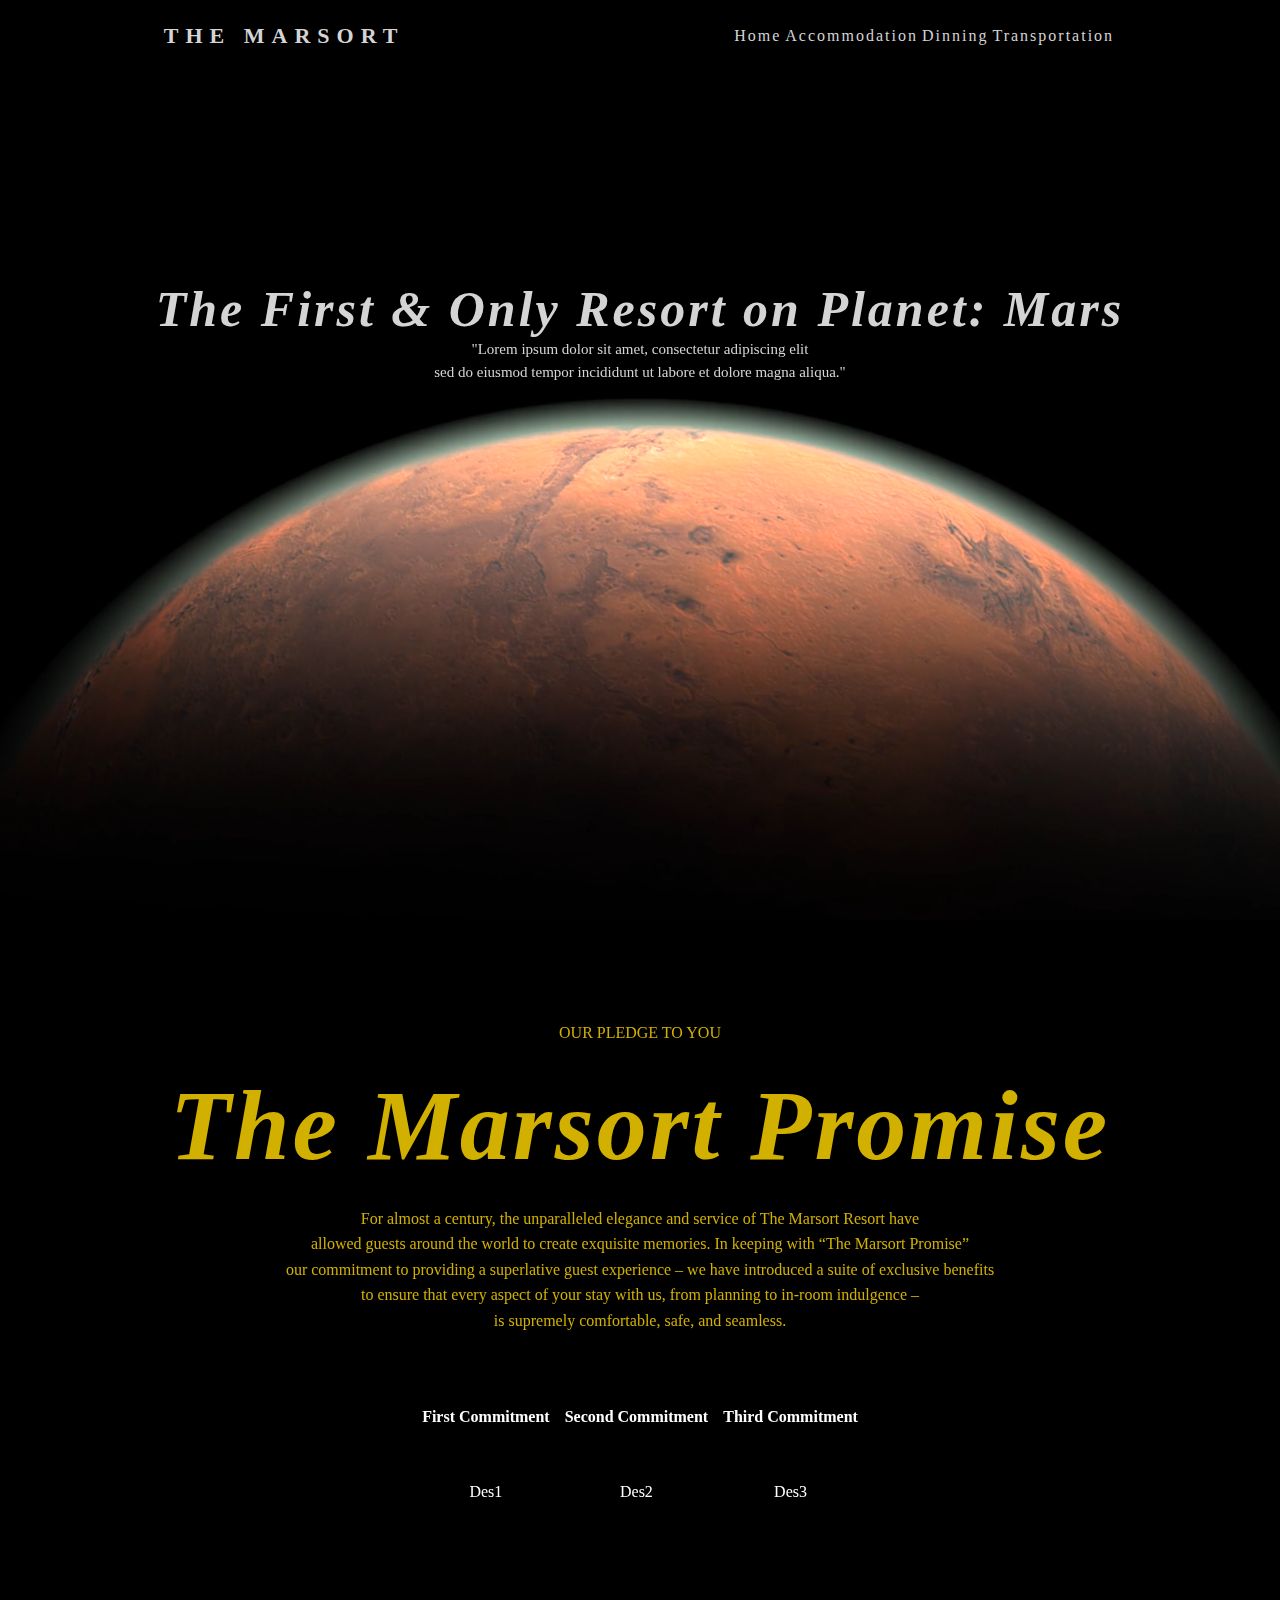
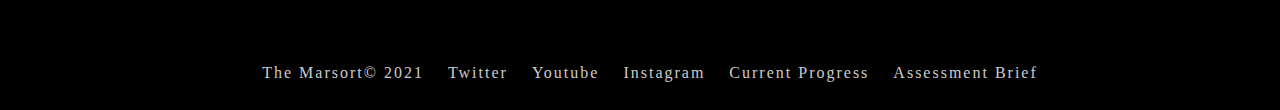
==== index.html @ 00a60411 "home page header moved up and limited video height" ====
<!doctype html>
<html class="no-js" lang="en">

<head>
  <meta charset="utf-8">
  <meta name="viewport" content="width=device-width, initial-scale=1">
  <title>Resort Name</title>
  <link rel="stylesheet" href="./css/style.css">
</head>

<body>

  <nav>
    <!-- Logo goes here    -->
    <div class="logo">
      <h4>The Marsort</h4>
    </div>

    <!-- NAV BAR  -->
    <ul class="nav-links">
      <li>
        <a href="index.html">Home</a>
      </li>
      <li>
        <a href="accommodation.html">Accommodation</a>
      </li>
      <li>
        <a href="#">Dinning</a>
      </li>
      <li>
        <a href="#">Transportation</a>
      </li>
    </ul>
    <div class="burger">
      <div class="line1"></div>
      <div class="line2"></div>
      <div class="line3"></div>
    </div>
  </nav>
  <div class="container">
    <section class="picture_wrapper">
      <div class="centered">
        <h4>The First & Only Resort on Planet: Mars</h4>
        <p>"Lorem ipsum dolor sit amet, consectetur adipiscing elit <br>
          sed do eiusmod tempor incididunt ut labore et
          dolore magna aliqua."</p>
      </div>
      <video style="max-height: 90vh;" autoplay muted loop id="myVideo">
        <source src="img/Mars%20-%2010217.mp4" type="video/mp4">
      </video>
    </section>
      <section class="guarantee">
        <div class="pledge">
          <span>OUR PLEDGE TO YOU</span>
          <h3>The Marsort Promise</h3>
          <p>
            For almost a century, the unparalleled elegance and service of The Marsort Resort have
            <br>
            allowed guests around the world to create exquisite memories. In keeping with “The Marsort Promise”
            <br>
            our commitment to providing a superlative guest experience – we have introduced a suite of exclusive benefits
            <br>
            to ensure that every aspect of your stay with us, from planning to in-room indulgence –
            <br>
            is supremely comfortable, safe, and seamless.
          </p>

          <table>
            <tr>
              <th>First Commitment</th>
              <th>Second Commitment</th>
              <th>Third Commitment</th>
            </tr>
            <tr>
              <td>Des1</td>
              <td>Des2</td>
              <td>Des3</td>
            </tr>
          </table>

        </div>

      </section>

  </div>
</body>
<footer>
  <p>
    <span>The Marsort© 2021</span>
    <a href="https://twitter.com">Twitter</a>
    <a href="https://www.youtube.com/">Youtube</a>
    <a href="https://www.instagram.com/">Instagram</a>
    <a href="https://www.notion.so/DECO1400-Web-Project-5db22b8ba8364da68c97011466f7bed8" target="_blank">Current Progress</a>
    <a href="https://www.notion.so/Website-Implementation-Assessment-Brief-30a201be9a514f89a7b0d222a2f33eae" target="_blank">Assessment Brief</a>
  </p>
</footer>
</html>
---- css/style.css ----
*{
  margin: 0;
  padding: 0;
  box-sizing: border-box;
}

body {
  position: relative;
  background-color: black;
  height: 100%;
  /*background-image: url('../img/spaceship.jpg');*/
  background-repeat: no-repeat;
  background-position: bottom;
  overflow-x: hidden;
}



nav {
  display: flex;
  justify-content: space-around;
  align-items: center;
  min-height: 8vh;
  background-color: black;
  position: fixed;
  top: 0;
  width: 100%;
}

.logo {
  color: #d4d4d4;
  text-transform: uppercase;
  letter-spacing: 7px;
  font-size:22px;
}

.nav-links {
  display: flex;
  justify-content: space-around;
  width: 30%;
}

.nav-links li{
  list-style-type: none;
}

.nav-links a{
  color: #d4d4d4;
  letter-spacing: 2px;
  text-decoration: none;
}

.nav-links li a:hover{
  color: #fdcc01;
  transition-delay: 0.2s;
}

.burger {
  display: none;
}

.burger div{
  width: 30px;
  height: 2px;
  background-color: #d4d4d4;
  margin: 5px;
  cursor: pointer;
}

.container {
  display: flex;
  align-items: center;
  width: 100%;
  height: auto;
  /*max-height: 900px;*/
  /*background-color: red;*/
  flex-direction: column;
}

.picture_wrapper {
  display: flex;
  flex-direction: column;
  margin-top: 10px;
  height: 900px;
  text-align: center;
}

/* Centered text */
.centered {
  position: relative;
  top: 30%;
  left: 0;
  color: #d4d4d4;
  font-size: 25px;
  /*transform: translate(-80%, -50%);*/
}

.centered h4 {
  font-size: 50px;
  font-style: oblique;
  letter-spacing: 3px;
}

.centered p{
  font-size: 15px;
  line-height: 1.5;
}

#myVideo {
  opacity: 1;
}

.guarantee {
  background-color: black;
  /*background-image: url(../img/galaxy.gif);*/
  /*background-repeat: no-repeat;*/
  /*background-size: 1000px;*/
  margin-top: 10px;
  height: 700px;
  width: 100%;
}

.pledge {
  color: rgba(255, 215, 0, 0.82);
  position: relative;
  padding: 100px;
  text-align: center;
  line-height: 1.6;
}

.pledge h3 {
  font-size: 100px;
  font-style: oblique;
  letter-spacing: 3px;
}

.pledge table {
  margin-top: 20px;
  border-spacing: 15px 50px;
  margin-left: auto;
  margin-right: auto;
  color: #ffffff;
  text-align: center;
}



.roomInfo{
  display: flex;
  /*background-color: rgba(255, 255, 255, 0.15);*/
  width: 80%;
  max-width: 80%;
  height: 400px;
  max-height: 400px;
  margin-top: 50px;
  opacity: 1;
}

.roomInfo img {
  position: relative;
  left: 0;
  margin: 10px;
  max-height: 380px;
  max-width: 450px;
}

.roomDescription {
  margin-left: 20px;
  margin-top: 50px;
  display: flex;
  flex-direction: column;
  position: relative;
  color: #d4d4d4;
  max-width: 50%;
}

.roomDescription h4 {
  margin-left: 0;
  margin-top: 20px;
  letter-spacing: 2px;
  line-height: 3;
  /*text-transform: uppercase;*/
}

.roomDescription h3 {
  margin-left: 40%;
  margin-top: 50px;
  letter-spacing: 5px;
  color: #fdcc01;
  text-transform: uppercase;
}

.roomDescription button{
  width: auto;
  height: auto;
  margin-left: auto;
  margin-right:auto;

  display:inline-block;

  text-decoration:none;

  color:rgba(28, 190, 131, 1);
  background-color:transparent;
  border:1px solid rgba(28, 190, 131, 1);
  border-radius:100px;
  padding: .3em 1.2em;

  background-size: 200% 100%;
  background-image: linear-gradient(to right, transparent 50%, rgba(28, 190, 131, 1) 50%);
  transition: background-position .3s cubic-bezier(0.19, 1, 0.22, 1) .1s, color .5s ease 0s, background-color .5s ease;
}

.roomDescription button:hover{
  color:rgba(255, 255, 255, 1);
  background-color:rgba(28, 190, 131, 1);
  background-position: -100% 100%;
}

footer {
  position: relative;
  margin: 0 auto;
  left: 0;
  bottom: 0;
  height: 10vh;
  width: 100%;
  background-color: black;
  color: white;
  text-align: center;
  padding:20px;
}

footer p{
  margin-top: 20px;
  line-height: 1.6;
}

footer p *{

  letter-spacing: 2px;
  margin-left: 20px;
  text-decoration: none;
  color: #cccccc;
}

@media only screen and (max-width: 768px) {

  body {
    overflow-x: hidden;
  }

  .nav-links {
    position: absolute;
    right: 0;
    height: 92vh;
    top: 8vh;
    /*background-color: black;*/
    display: flex;
    flex-direction: column;
    align-items: center;
    width: 100%;
    transform: translate(100%);
    transition: 0.5s ease-in;
  }

  .burger {
    display: block;
   }

  .nav-links li {
    opacity: 0;
  }

}

.nav-active {
  transform: translateX(0%);
}
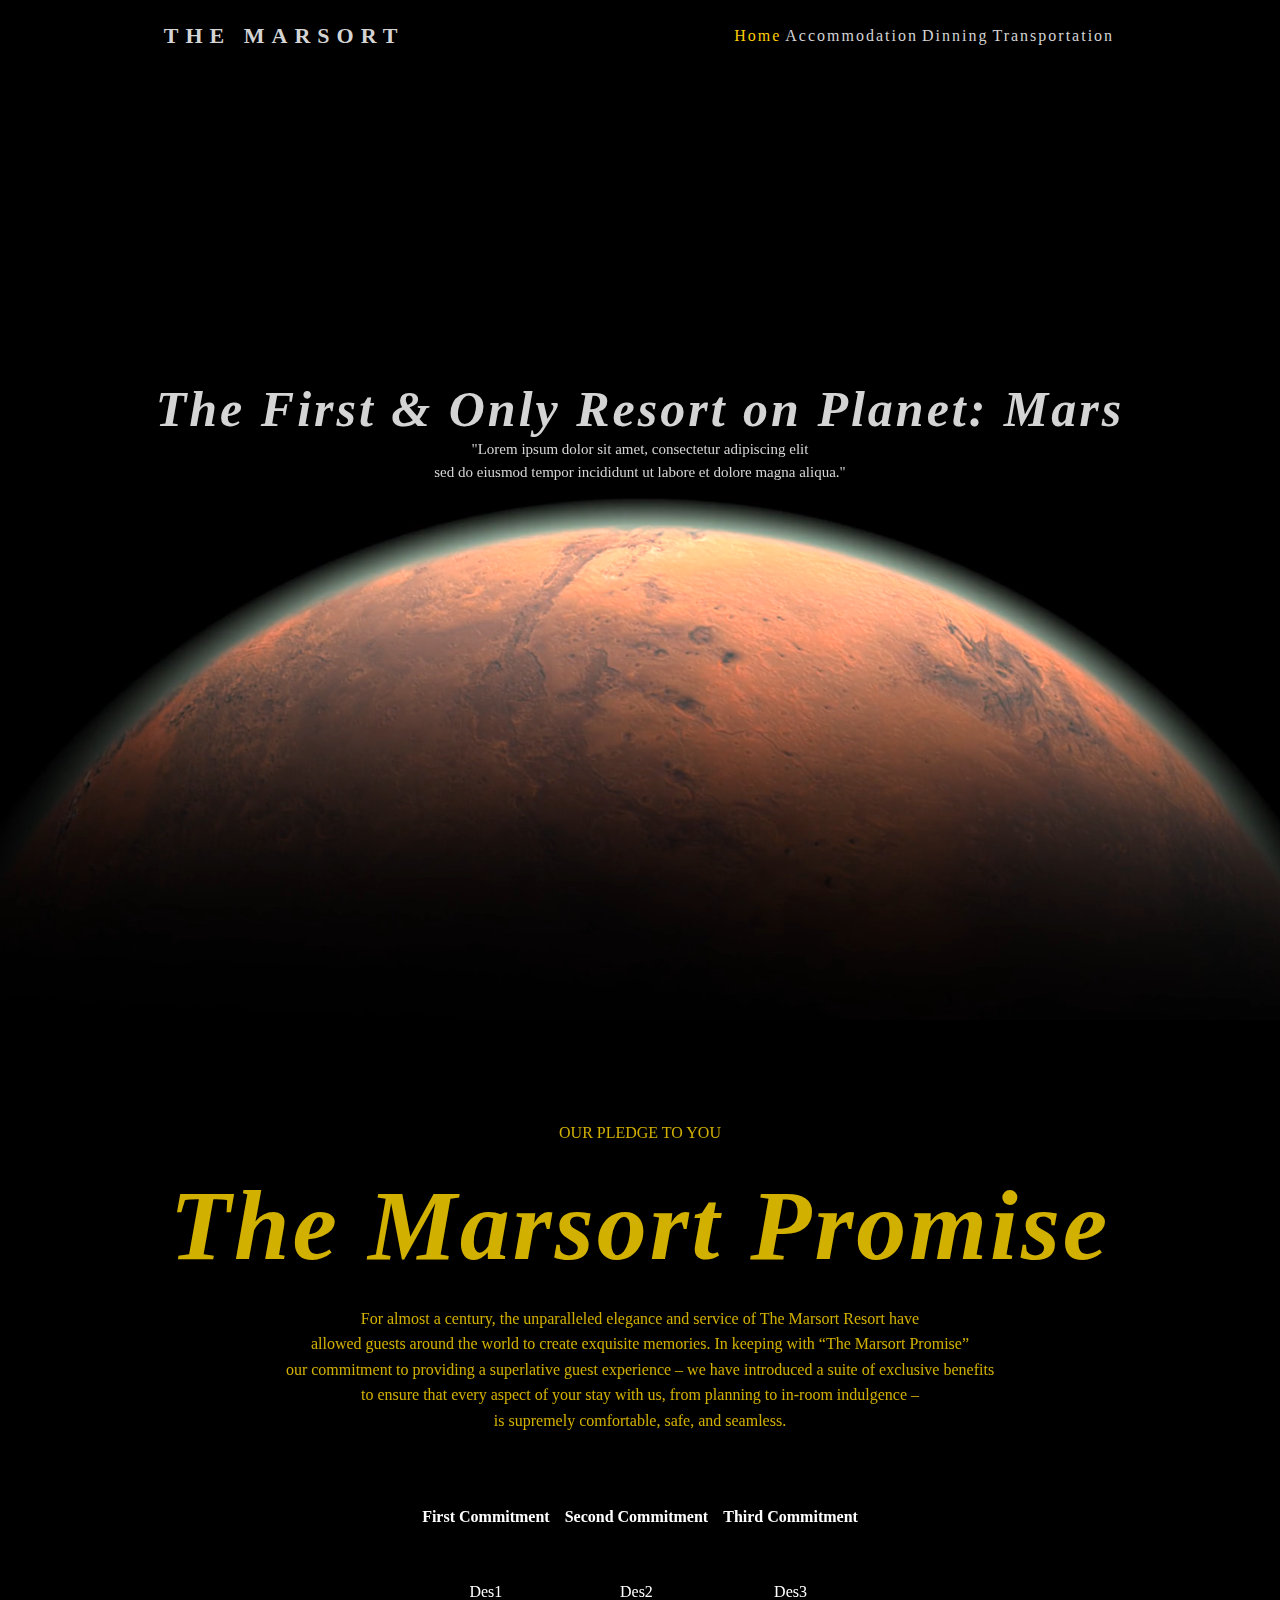
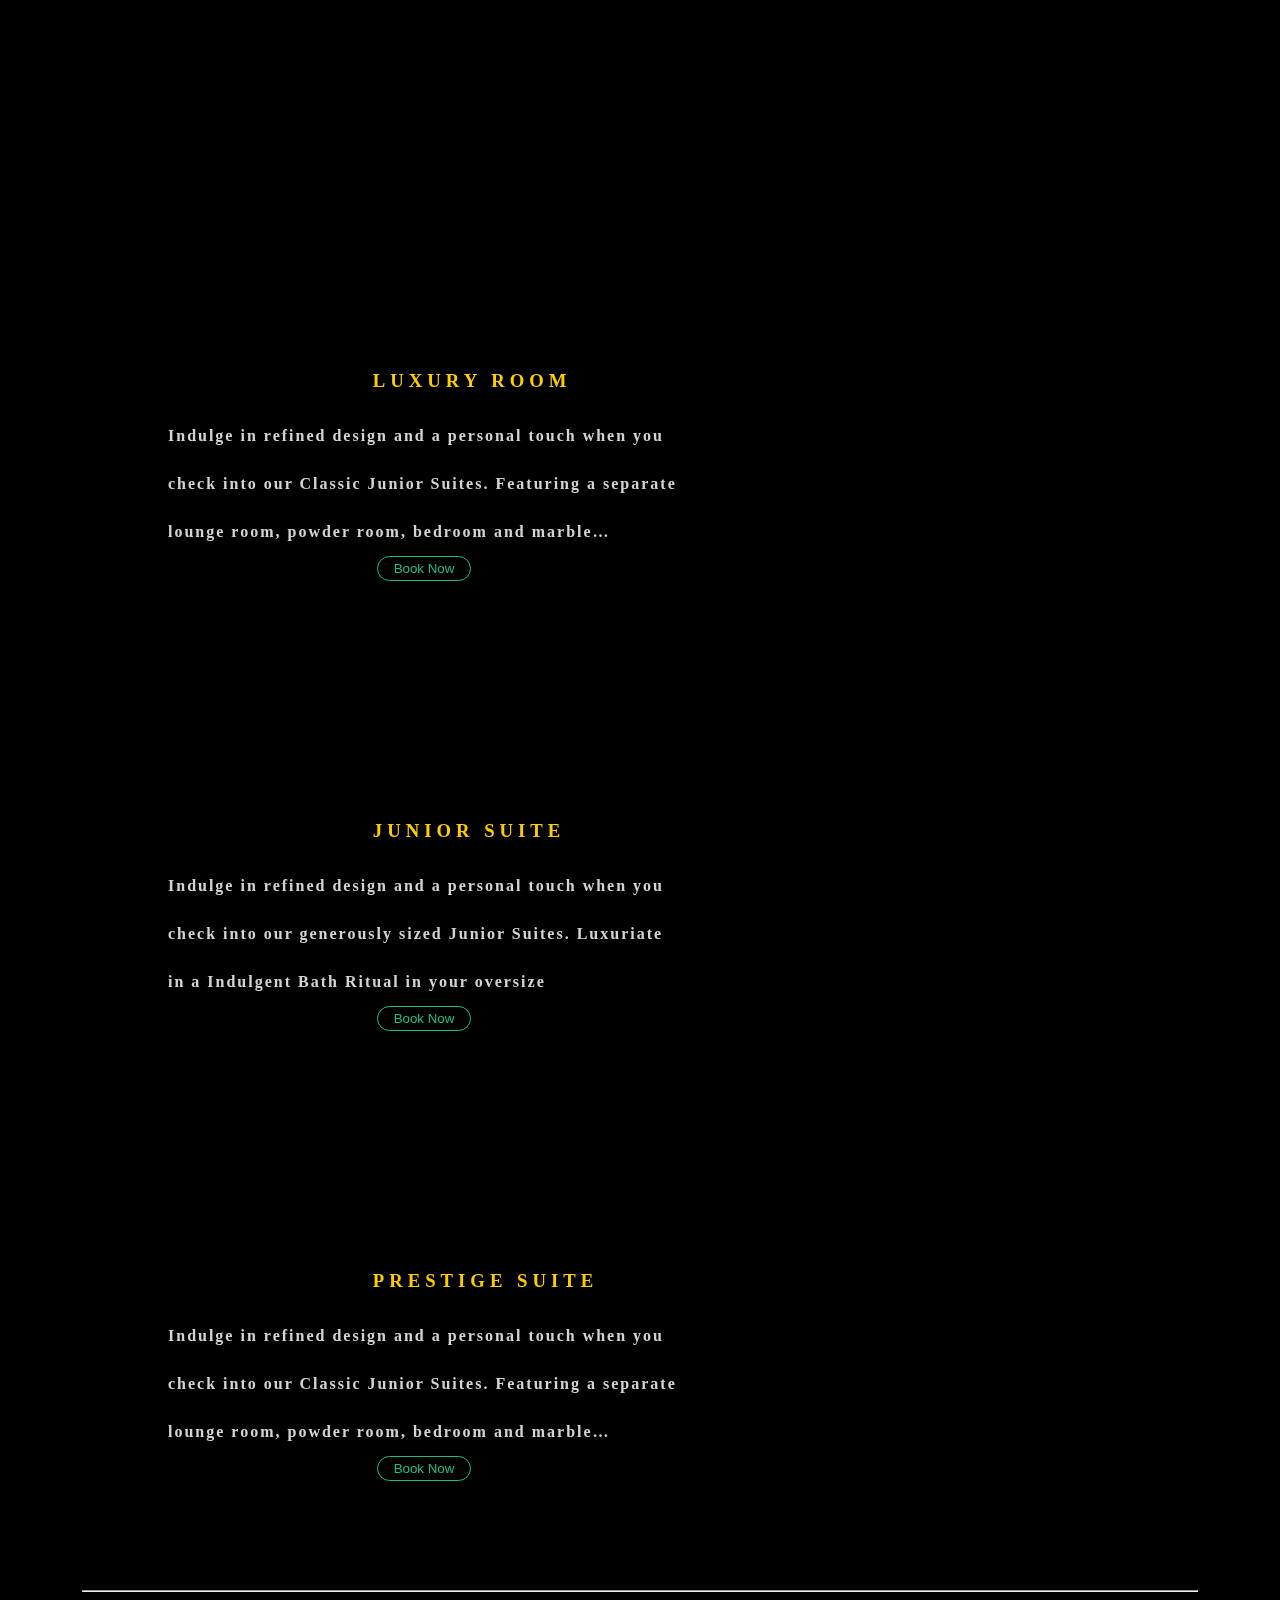
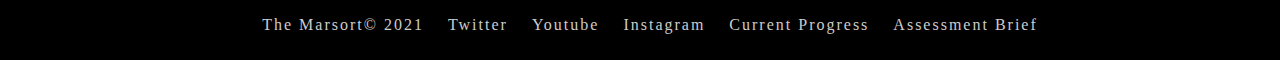
==== commit ffd197a8: "added room to home page" ====
--- a/index.html
+++ b/index.html
@@ -19,7 +19,7 @@
     <!-- NAV BAR  -->
     <ul class="nav-links">
       <li>
-        <a href="index.html">Home</a>
+        <a href="index.html" style="color: #fdcc01;">Home</a>
       </li>
       <li>
         <a href="accommodation.html">Accommodation</a>
@@ -79,12 +79,51 @@
           </table>
 
         </div>
-
       </section>
-
+      <section class="container">
+        <div class="roomInfo">
+          <div class="roomImage">
+            <img src="./img/room_type_1.jpg" alt="">
+          </div>
+          <div class="roomDescription">
+            <h3>LUXURY ROOM</h3>
+            <h4>Indulge in refined design and a personal touch when you check into our Classic Junior Suites.
+              Featuring a separate lounge room,
+              powder room, bedroom and marble…
+            </h4>
+            <button type="button">Book Now</button>
+          </div>
+        </div>
+        <div class="roomInfo">
+          <div class="roomImage">
+            <img src="./img/King_bed.jpeg" alt="">
+          </div>
+          <div class="roomDescription">
+            <h3>JUNIOR SUITE</h3>
+            <h4>Indulge in refined design and a personal touch when you check
+              into our
+              generously sized Junior Suites.
+              Luxuriate in a Indulgent Bath Ritual in your oversize</h4>
+            <button type="button">Book Now</button>
+          </div>
+        </div>
+        <div class="roomInfo">
+          <div class="roomImage">
+            <img src="./img/hotel_room4.jpeg" alt="">
+          </div>
+          <div class="roomDescription">
+            <h3>PRESTIGE SUITE</h3>
+            <h4>Indulge in refined design and a personal touch when you check into our Classic Junior Suites.
+              Featuring a separate lounge room,
+              powder room, bedroom and marble…</h4>
+            <button type="button">Book Now</button>
+          </div>
+        </div>
+      </section>
   </div>
 </body>
 <footer>
+  <hr style="color:white; width:90%; margin-left:5%" >
   <p>
     <span>The Marsort© 2021</span>
     <a href="https://twitter.com">Twitter</a>
--- a/css/style.css
+++ b/css/style.css
@@ -25,6 +25,7 @@
   position: fixed;
   top: 0;
   width: 100%;
+  z-index: 1;
 }
 
 .logo {
@@ -52,7 +53,6 @@
 
 .nav-links li a:hover{
   color: #fdcc01;
-  transition-delay: 0.2s;
 }
 
 .burger {
@@ -75,6 +75,7 @@
   /*max-height: 900px;*/
   /*background-color: red;*/
   flex-direction: column;
+  margin-top: 100px;
 }
 
 .picture_wrapper {
@@ -84,6 +85,30 @@
   height: 900px;
   text-align: center;
 }
+
+@keyframes fadeInUp {
+  from {
+    opacity: 0;
+    transform: translate3d(0,40px,0)
+  }
+
+  to {
+    transform: translate3d(0,0,0);
+    opacity: 1
+  }
+}
+
+@keyframes LightUp {
+  from {
+    opacity: 0;
+  }
+
+  to {
+    opacity: 1
+  }
+}
+
+
 
 /* Centered text */
 .centered {
@@ -99,9 +124,11 @@
   font-size: 50px;
   font-style: oblique;
   letter-spacing: 3px;
+  animation: fadeInUp 1s ease-in;
 }
 
 .centered p{
+  animation: LightUp 4s ease-in;
   font-size: 15px;
   line-height: 1.5;
 }
@@ -229,6 +256,7 @@
   text-align: center;
   padding:20px;
 }
+
 
 footer p{
   margin-top: 20px;
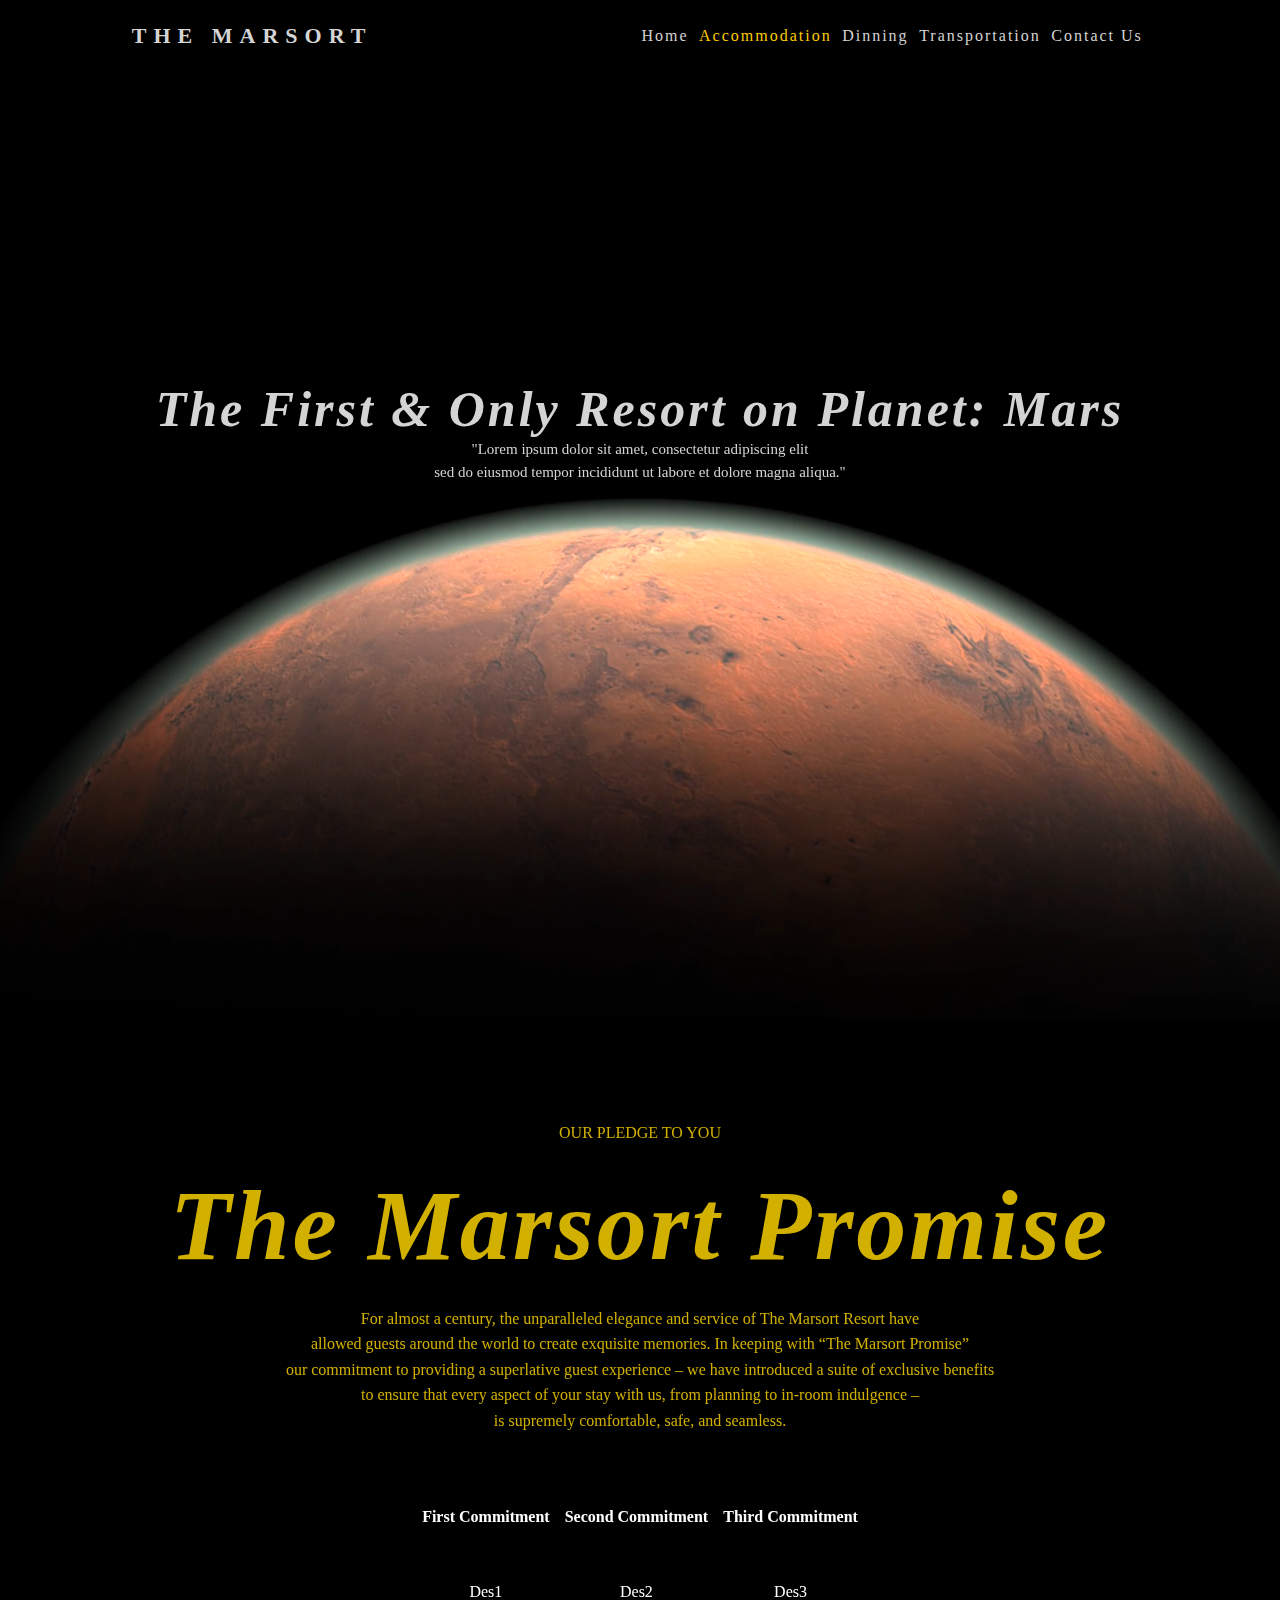
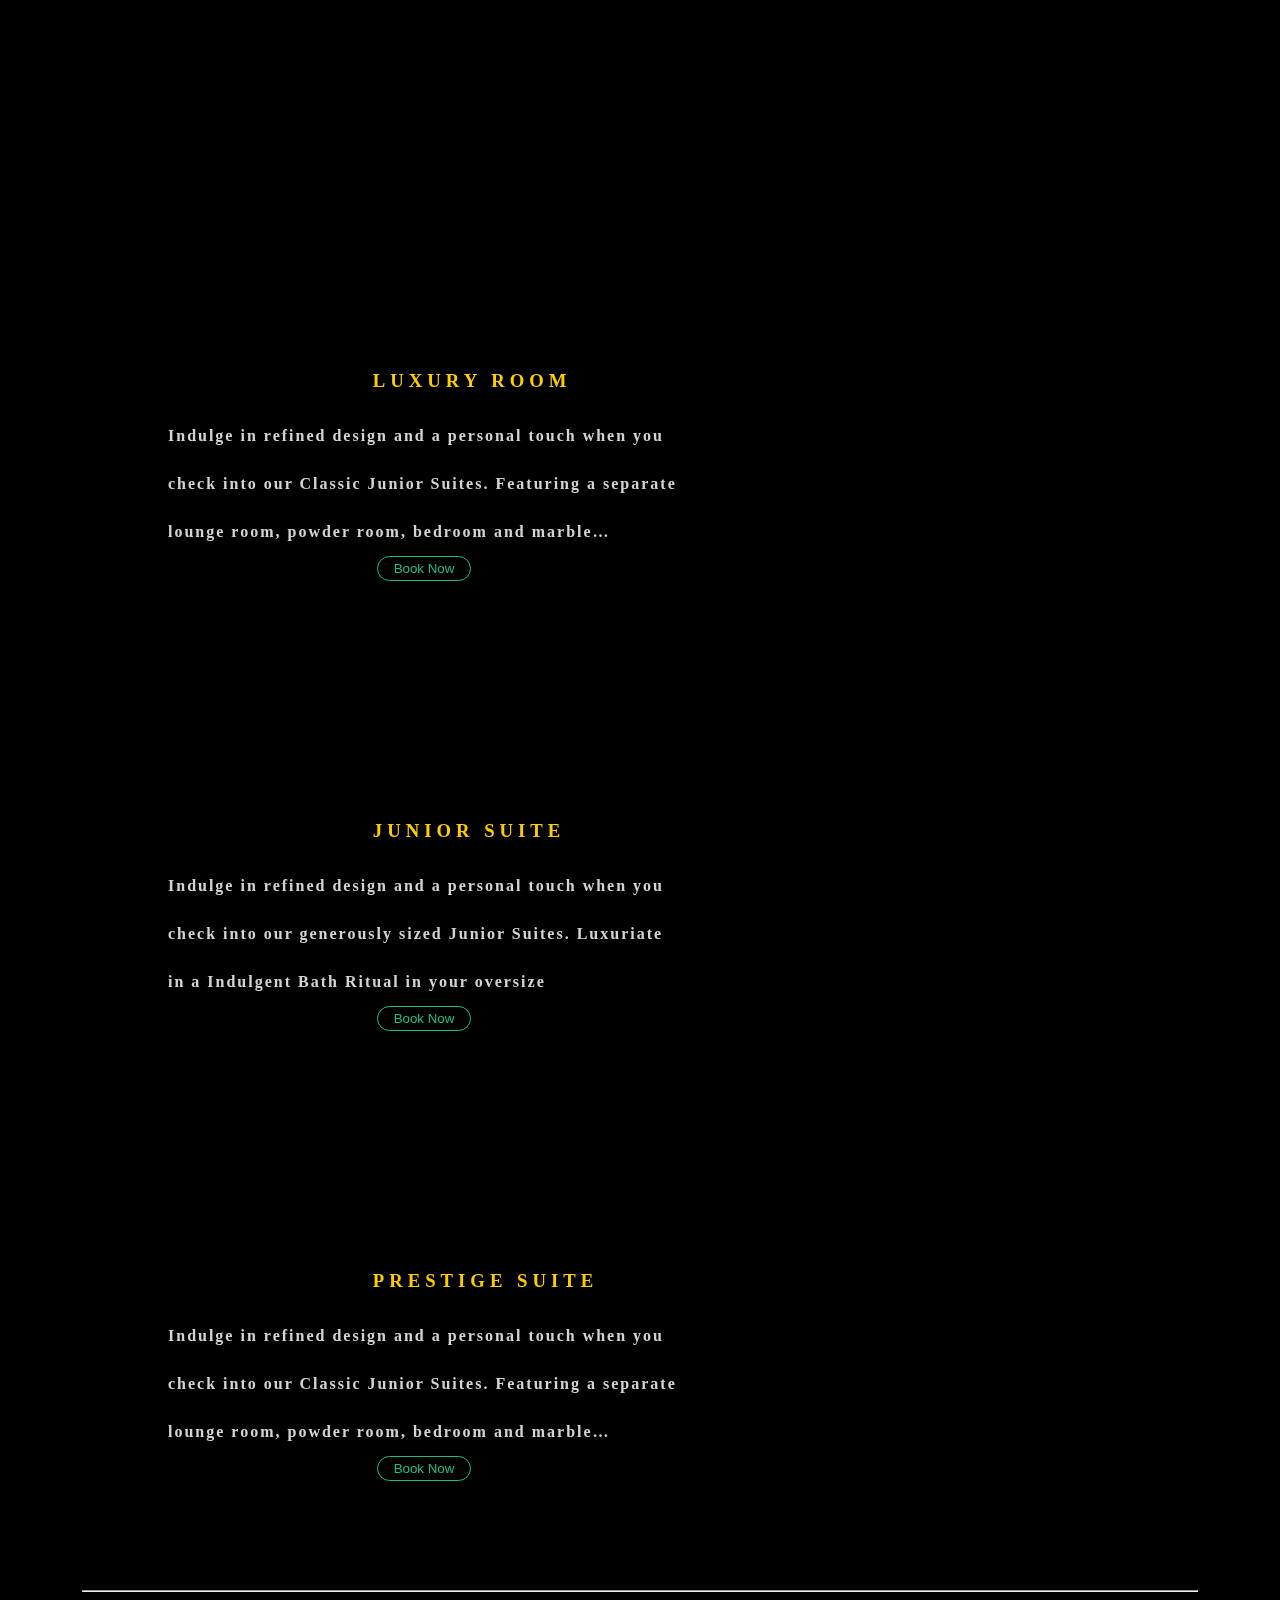
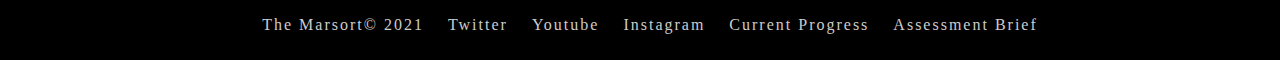
==== commit 35319623: "added contact_us.html, updated nav bar, Nav bar Length modified" ====
--- a/index.html
+++ b/index.html
@@ -4,7 +4,7 @@
 <head>
   <meta charset="utf-8">
   <meta name="viewport" content="width=device-width, initial-scale=1">
-  <title>Resort Name</title>
+  <title>The Marsort</title>
   <link rel="stylesheet" href="./css/style.css">
 </head>
 
@@ -19,16 +19,19 @@
     <!-- NAV BAR  -->
     <ul class="nav-links">
       <li>
-        <a href="index.html" style="color: #fdcc01;">Home</a>
+        <a href="index.html">Home</a>
       </li>
       <li>
-        <a href="accommodation.html">Accommodation</a>
+        <a href="accommodation.html" style="color: #fdcc01;">Accommodation</a>
       </li>
       <li>
         <a href="#">Dinning</a>
       </li>
       <li>
         <a href="#">Transportation</a>
+      </li>
+      <li>
+        <a href="contact_us.html">Contact Us</a>
       </li>
     </ul>
     <div class="burger">
--- a/css/style.css
+++ b/css/style.css
@@ -38,7 +38,7 @@
 .nav-links {
   display: flex;
   justify-content: space-around;
-  width: 30%;
+  width: 40%;
 }
 
 .nav-links li{
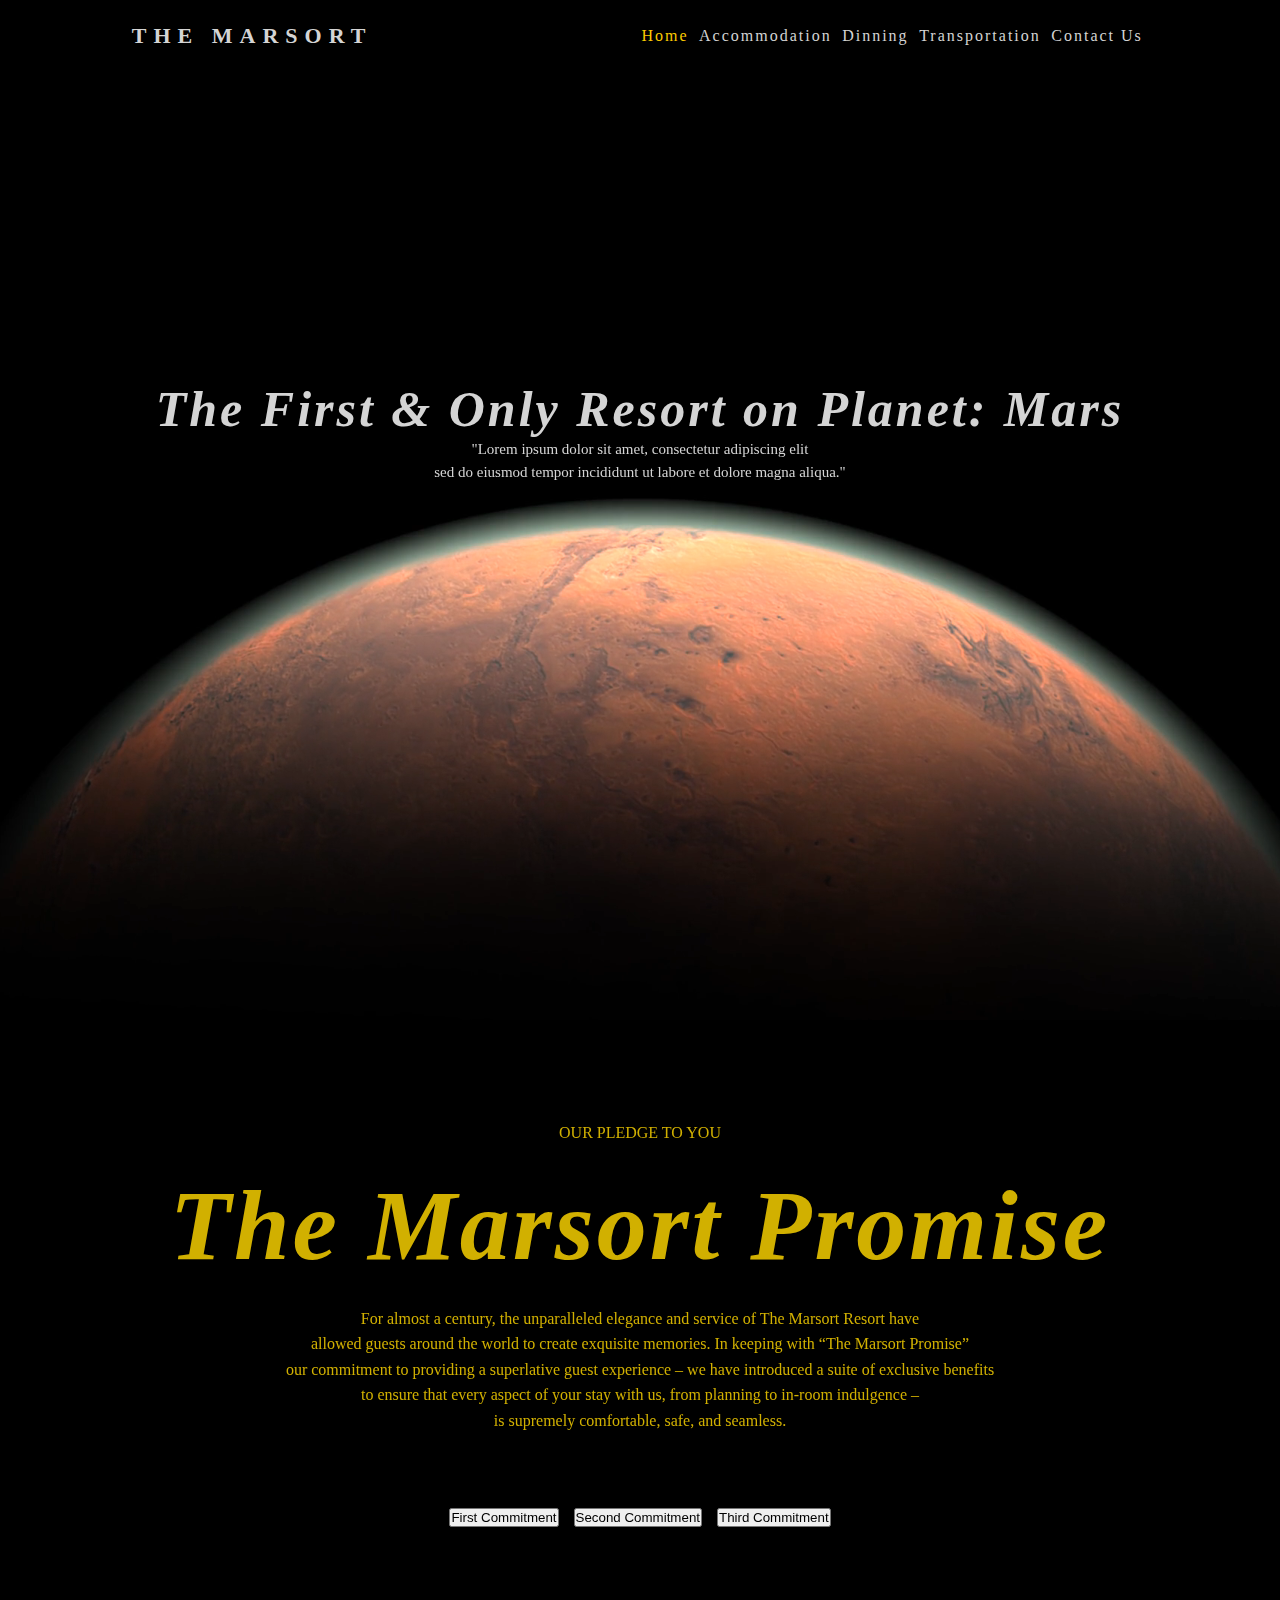
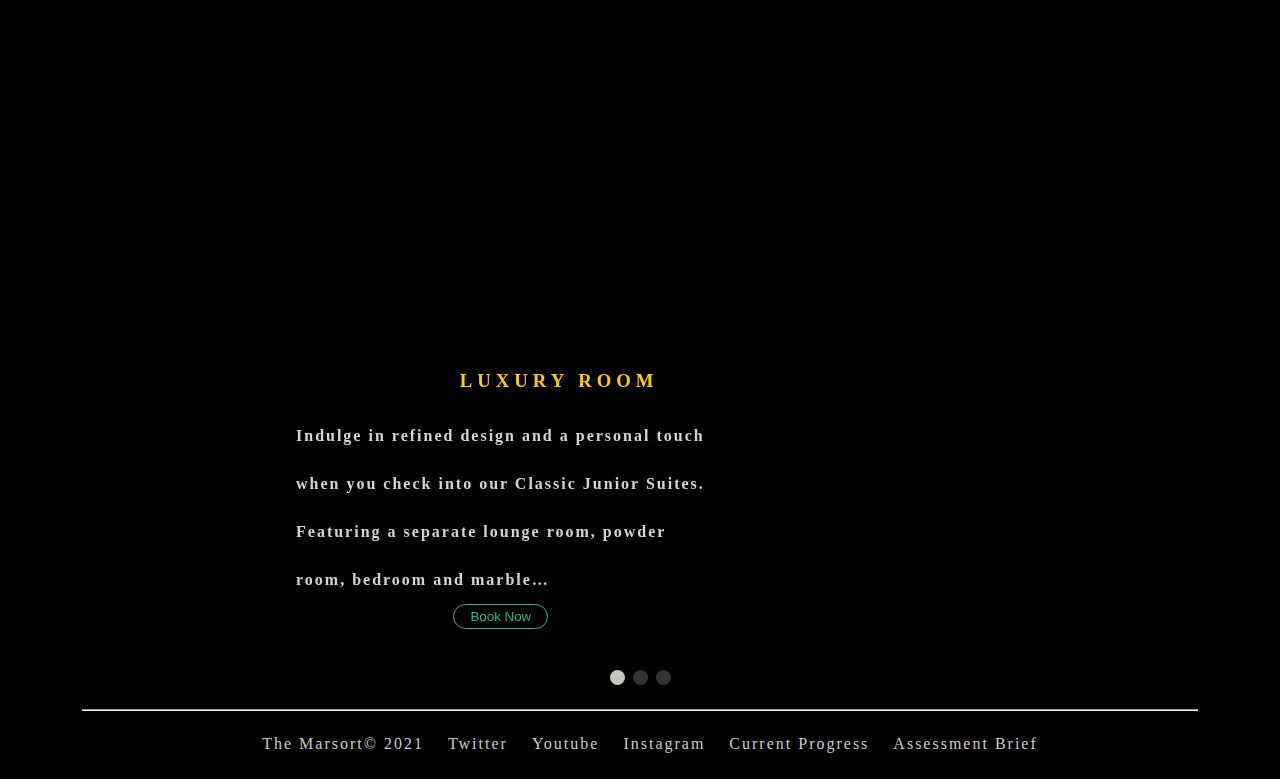
==== commit a0390ee8: "commitmentdes buttons done" ====
--- a/index.html
+++ b/index.html
@@ -19,10 +19,10 @@
     <!-- NAV BAR  -->
     <ul class="nav-links">
       <li>
-        <a href="index.html">Home</a>
+        <a href="index.html" style="color: #fdcc01;">Home</a>
       </li>
       <li>
-        <a href="accommodation.html" style="color: #fdcc01;">Accommodation</a>
+        <a href="accommodation.html">Accommodation</a>
       </li>
       <li>
         <a href="#">Dinning</a>
@@ -70,60 +70,74 @@
 
           <table>
             <tr>
-              <th>First Commitment</th>
-              <th>Second Commitment</th>
-              <th>Third Commitment</th>
+              <th><button onclick="showUp('des1')">First Commitment</button></th>
+              <th><button onclick="showUp('des2')">Second Commitment</button></th>
+              <th><button onclick="showUp('des3')">Third Commitment</button></th>
             </tr>
             <tr>
-              <td>Des1</td>
-              <td>Des2</td>
-              <td>Des3</td>
+              <td class="commitmentDesHide"><p id="des1">Des1</p></td>
+              <td class="commitmentDesHide"><p id="des2">Des2</p></td>
+              <td class="commitmentDesHide"><p id="des3">Des3</p></td>
             </tr>
           </table>
-
         </div>
       </section>
       <section class="container">
-        <div class="roomInfo">
-          <div class="roomImage">
-            <img src="./img/room_type_1.jpg" alt="">
-          </div>
-          <div class="roomDescription">
-            <h3>LUXURY ROOM</h3>
-            <h4>Indulge in refined design and a personal touch when you check into our Classic Junior Suites.
-              Featuring a separate lounge room,
-              powder room, bedroom and marble…
-            </h4>
-            <button type="button">Book Now</button>
+
+        <div class="mySlides fade">
+          <div class="roomInfo">
+            <div class="roomImage">
+              <img src="./img/room_type_1.jpg" alt="">
+            </div>
+            <div class="roomDescription">
+              <h3>LUXURY ROOM</h3>
+              <h4>Indulge in refined design and a personal touch when you check into our Classic Junior Suites.
+                Featuring a separate lounge room,
+                powder room, bedroom and marble…
+              </h4>
+              <button type="button">Book Now</button>
+            </div>
           </div>
         </div>
-        <div class="roomInfo">
-          <div class="roomImage">
-            <img src="./img/King_bed.jpeg" alt="">
-          </div>
-          <div class="roomDescription">
-            <h3>JUNIOR SUITE</h3>
-            <h4>Indulge in refined design and a personal touch when you check
-              into our
-              generously sized Junior Suites.
-              Luxuriate in a Indulgent Bath Ritual in your oversize</h4>
-            <button type="button">Book Now</button>
+
+        <div class="mySlides fade">
+          <div class="roomInfo">
+            <div class="roomImage">
+              <img src="./img/King_bed.jpeg" alt="">
+            </div>
+            <div class="roomDescription">
+              <h3>JUNIOR SUITE</h3>
+              <h4>Indulge in refined design and a personal touch when you check
+                into our
+                generously sized Junior Suites.
+                Luxuriate in a Indulgent Bath Ritual in your oversize</h4>
+              <button type="button">Book Now</button>
+            </div>
           </div>
         </div>
-        <div class="roomInfo">
-          <div class="roomImage">
-            <img src="./img/hotel_room4.jpeg" alt="">
+
+        <div class="mySlides fade">
+          <div class="roomInfo">
+            <div class="roomImage">
+              <img src="./img/hotel_room4.jpeg" alt="">
+            </div>
+            <div class="roomDescription">
+              <h3>PRESTIGE SUITE</h3>
+              <h4>Indulge in refined design and a personal touch when you check into our Classic Junior Suites.
+                Featuring a separate lounge room,
+                powder room, bedroom and marble…</h4>
+              <button type="button">Book Now</button>
+            </div>
           </div>
-          <div class="roomDescription">
-            <h3>PRESTIGE SUITE</h3>
-            <h4>Indulge in refined design and a personal touch when you check into our Classic Junior Suites.
-              Featuring a separate lounge room,
-              powder room, bedroom and marble…</h4>
-            <button type="button">Book Now</button>
-          </div>
+        </div>
+        <div style="text-align:center">
+          <span class="dot" onclick="showSlides(0)"></span>
+          <span class="dot" onclick="showSlides(1)"></span>
+          <span class="dot" onclick="showSlides(2)"></span>
         </div>
       </section>
   </div>
+  <script src="js/main.js"></script>
 </body>
 <footer>
   <hr style="color:white; width:90%; margin-left:5%" >
--- a/css/style.css
+++ b/css/style.css
@@ -67,6 +67,21 @@
   cursor: pointer;
 }
 
+
+.banner {
+  width:100%;
+  max-width: 100%;
+  height: 400px;
+  background-color: #d4d4d4;
+}
+
+.banner img {
+  height: 100%;
+  width: 100%;
+  object-fit: cover;
+  filter: grayscale(30%) blur(2px);
+}
+
 .container {
   display: flex;
   align-items: center;
@@ -77,6 +92,17 @@
   flex-direction: column;
   margin-top: 100px;
 }
+
+.container #contact_wapper{
+  display: flex;
+  align-items: center;
+  width: 80%;
+  height: auto;
+  flex-direction: column;
+  margin-top: 100px;
+  background-color: rgb(240, 240, 242);
+}
+
 
 .picture_wrapper {
   display: flex;
@@ -170,6 +196,62 @@
   text-align: center;
 }
 
+.commitmentDesHide{
+  visibility: hidden;
+}
+
+.commitmentDes {
+  visibility: visible;
+
+  color: #e7e7e7;
+}
+
+/* Tiny Slider*/
+
+
+/* Hide the images by default */
+.mySlides {
+  display: none;
+  align-items: center;
+  margin-left: 20%;
+}
+
+/* The dots/bullets/indicators */
+.dot {
+  cursor: pointer;
+  height: 15px;
+  width: 15px;
+  margin: 0 2px;
+  background-color: #343434;
+  border-radius: 50%;
+  display: inline-block;
+  transition: background-color 0.6s ease;
+}
+
+/* Slider Active */
+.active, .dot:hover {
+  background-color: rgba(241, 237, 229, 0.83);
+}
+
+
+/* Fading animation */
+.fade {
+  -webkit-animation-name: fade;
+  -webkit-animation-duration: 1.5s;
+  animation-name: fade;
+  animation-duration: 1.5s;
+}
+
+@-webkit-keyframes fade {
+  from {opacity: .4}
+  to {opacity: 1}
+}
+
+@keyframes fade {
+  from {opacity: .4}
+  to {opacity: 1}
+}
+
 
 
 .roomInfo{
@@ -243,6 +325,19 @@
   background-color:rgba(28, 190, 131, 1);
   background-position: -100% 100%;
 }
+
+.contactUs {
+  margin-top: 50px;
+  text-align: center;
+  color: #fff;
+  font-weight: 900;
+
+}
+.contactUs *{
+  color: white;
+  font-weight: 900;
+}
+
 
 footer {
   position: relative;
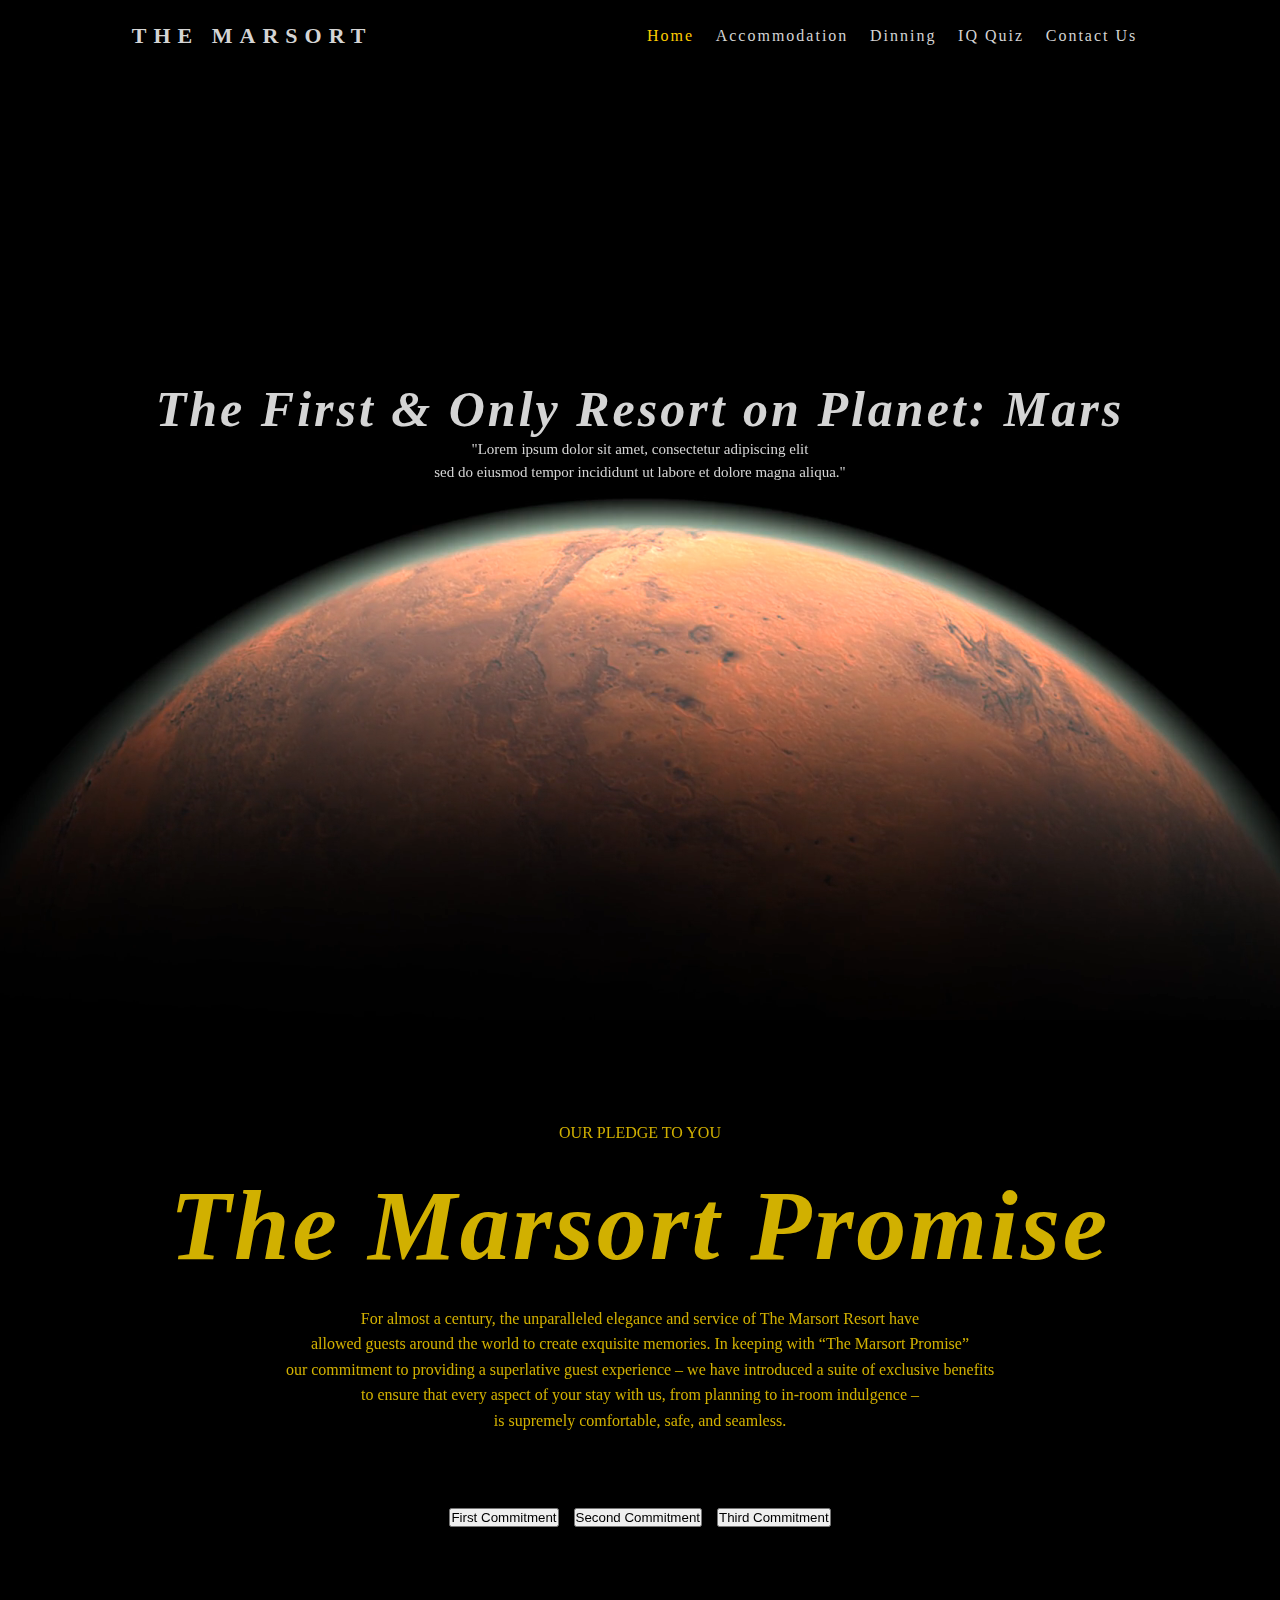
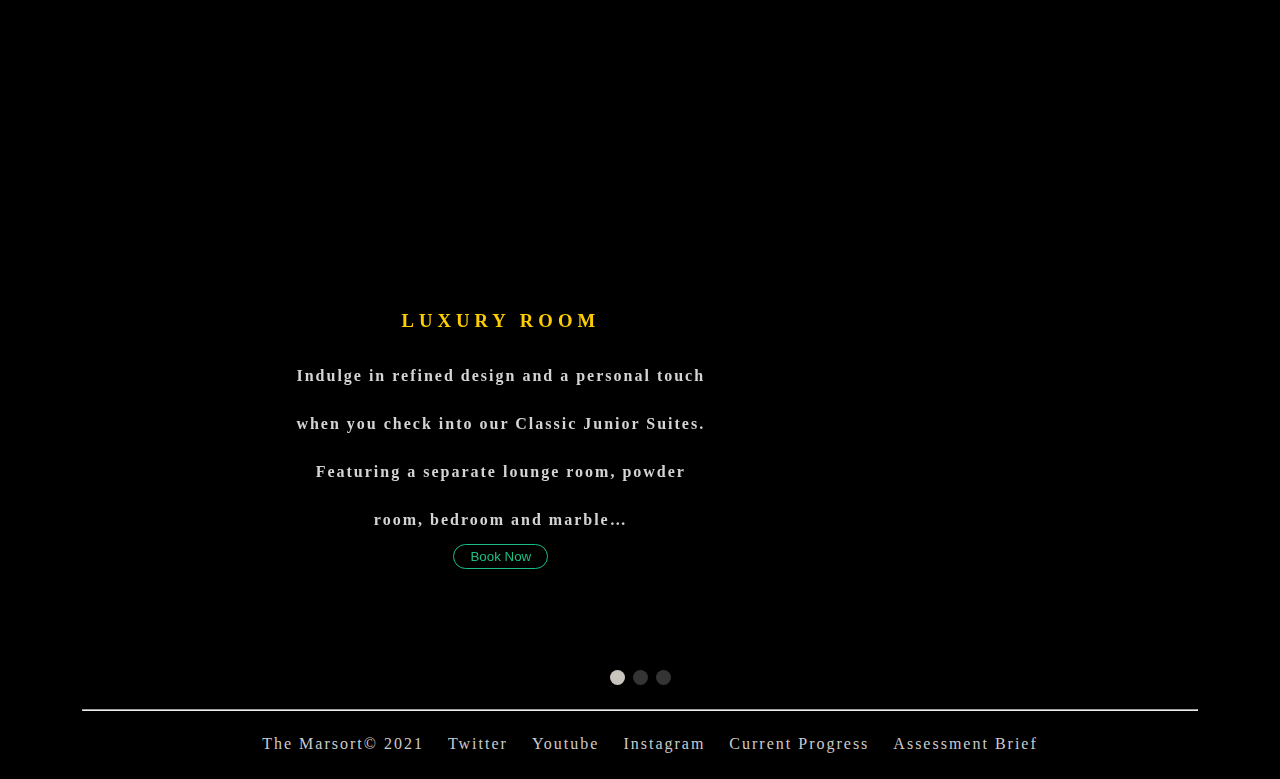
==== commit 67452c9d: "IQ QUIZ DONE" ====
--- a/index.html
+++ b/index.html
@@ -25,10 +25,10 @@
         <a href="accommodation.html">Accommodation</a>
       </li>
       <li>
-        <a href="#">Dinning</a>
+        <a href="dinning.html">Dinning</a>
       </li>
       <li>
-        <a href="#">Transportation</a>
+        <a href="IQtest.html">IQ Quiz</a>
       </li>
       <li>
         <a href="contact_us.html">Contact Us</a>
@@ -95,7 +95,7 @@
                 Featuring a separate lounge room,
                 powder room, bedroom and marble…
               </h4>
-              <button type="button">Book Now</button>
+              <button class="coolButton" type="button">Book Now</button>
             </div>
           </div>
         </div>
@@ -111,7 +111,7 @@
                 into our
                 generously sized Junior Suites.
                 Luxuriate in a Indulgent Bath Ritual in your oversize</h4>
-              <button type="button">Book Now</button>
+              <button class="coolButton" type="button">Book Now</button>
             </div>
           </div>
         </div>
@@ -126,7 +126,7 @@
               <h4>Indulge in refined design and a personal touch when you check into our Classic Junior Suites.
                 Featuring a separate lounge room,
                 powder room, bedroom and marble…</h4>
-              <button type="button">Book Now</button>
+              <button class="coolButton" type="button">Book Now</button>
             </div>
           </div>
         </div>
--- a/css/style.css
+++ b/css/style.css
@@ -120,7 +120,7 @@
 
   to {
     transform: translate3d(0,0,0);
-    opacity: 1
+    opacity: 1;
   }
 }
 
@@ -130,7 +130,17 @@
   }
 
   to {
-    opacity: 1
+    opacity: 1;
+  }
+}
+
+@keyframes LightOut {
+  from {
+    opacity: 1;
+  }
+
+  to {
+    opacity: 0;
   }
 }
 
@@ -252,6 +262,26 @@
   to {opacity: 1}
 }
 
+/* Fading animation */
+.fadeOut {
+  -webkit-animation-name: fade;
+  -webkit-animation-duration: 1.5s;
+  animation-name: fade;
+  animation-duration: 1.5s;
+}
+
+@-webkit-keyframes fadeOut {
+  from {opacity: 1}
+  to {opacity: 0}
+}
+
+@keyframes fadeOut {
+  from {opacity: 1}
+  to {opacity: 0}
+}
+
+
+
 
 
 .roomInfo{
@@ -275,31 +305,30 @@
 
 .roomDescription {
   margin-left: 20px;
-  margin-top: 50px;
+  margin-top: 40px;
   display: flex;
   flex-direction: column;
+  text-align: center;
   position: relative;
   color: #d4d4d4;
   max-width: 50%;
 }
 
 .roomDescription h4 {
-  margin-left: 0;
   margin-top: 20px;
   letter-spacing: 2px;
   line-height: 3;
-  /*text-transform: uppercase;*/
 }
 
 .roomDescription h3 {
-  margin-left: 40%;
-  margin-top: 50px;
+  /*margin-left: 40%;*/
+  /*margin-top: 50px;*/
   letter-spacing: 5px;
   color: #fdcc01;
   text-transform: uppercase;
 }
 
-.roomDescription button{
+.coolButton {
   width: auto;
   height: auto;
   margin-left: auto;
@@ -320,12 +349,40 @@
   transition: background-position .3s cubic-bezier(0.19, 1, 0.22, 1) .1s, color .5s ease 0s, background-color .5s ease;
 }
 
-.roomDescription button:hover{
+
+.coolButton:hover{
   color:rgba(255, 255, 255, 1);
   background-color:rgba(28, 190, 131, 1);
   background-position: -100% 100%;
 }
 
+/*.roomDescription button{*/
+/*  width: auto;*/
+/*  height: auto;*/
+/*  margin-left: auto;*/
+/*  margin-right:auto;*/
+
+/*  display:inline-block;*/
+
+/*  text-decoration:none;*/
+
+/*  color:rgba(28, 190, 131, 1);*/
+/*  background-color:transparent;*/
+/*  border:1px solid rgba(28, 190, 131, 1);*/
+/*  border-radius:100px;*/
+/*  padding: .3em 1.2em;*/
+
+/*  background-size: 200% 100%;*/
+/*  background-image: linear-gradient(to right, transparent 50%, rgba(28, 190, 131, 1) 50%);*/
+/*  transition: background-position .3s cubic-bezier(0.19, 1, 0.22, 1) .1s, color .5s ease 0s, background-color .5s ease;*/
+/*}*/
+
+/*.roomDescription button:hover{*/
+/*  color:rgba(255, 255, 255, 1);*/
+/*  background-color:rgba(28, 190, 131, 1);*/
+/*  background-position: -100% 100%;*/
+/*}*/
+
 .contactUs {
   margin-top: 50px;
   text-align: center;
@@ -334,9 +391,33 @@
 
 }
 .contactUs *{
-  color: white;
+  color: black;
   font-weight: 900;
 }
+
+.iqTestContainer {
+  display: none;
+  min-height: 100px;
+  margin-top: 50px;
+  margin-bottom: 25px;
+  align-items: center;
+  vertical-align: center;
+  flex-direction: column;
+}
+
+.iqTestContainer p{
+  display: none;
+}
+
+
+#demoButton {
+  /*min-height: 100px;*/
+  margin-top: 50px;
+  margin-bottom: 25px;
+}
+
+
+
 
 
 footer {
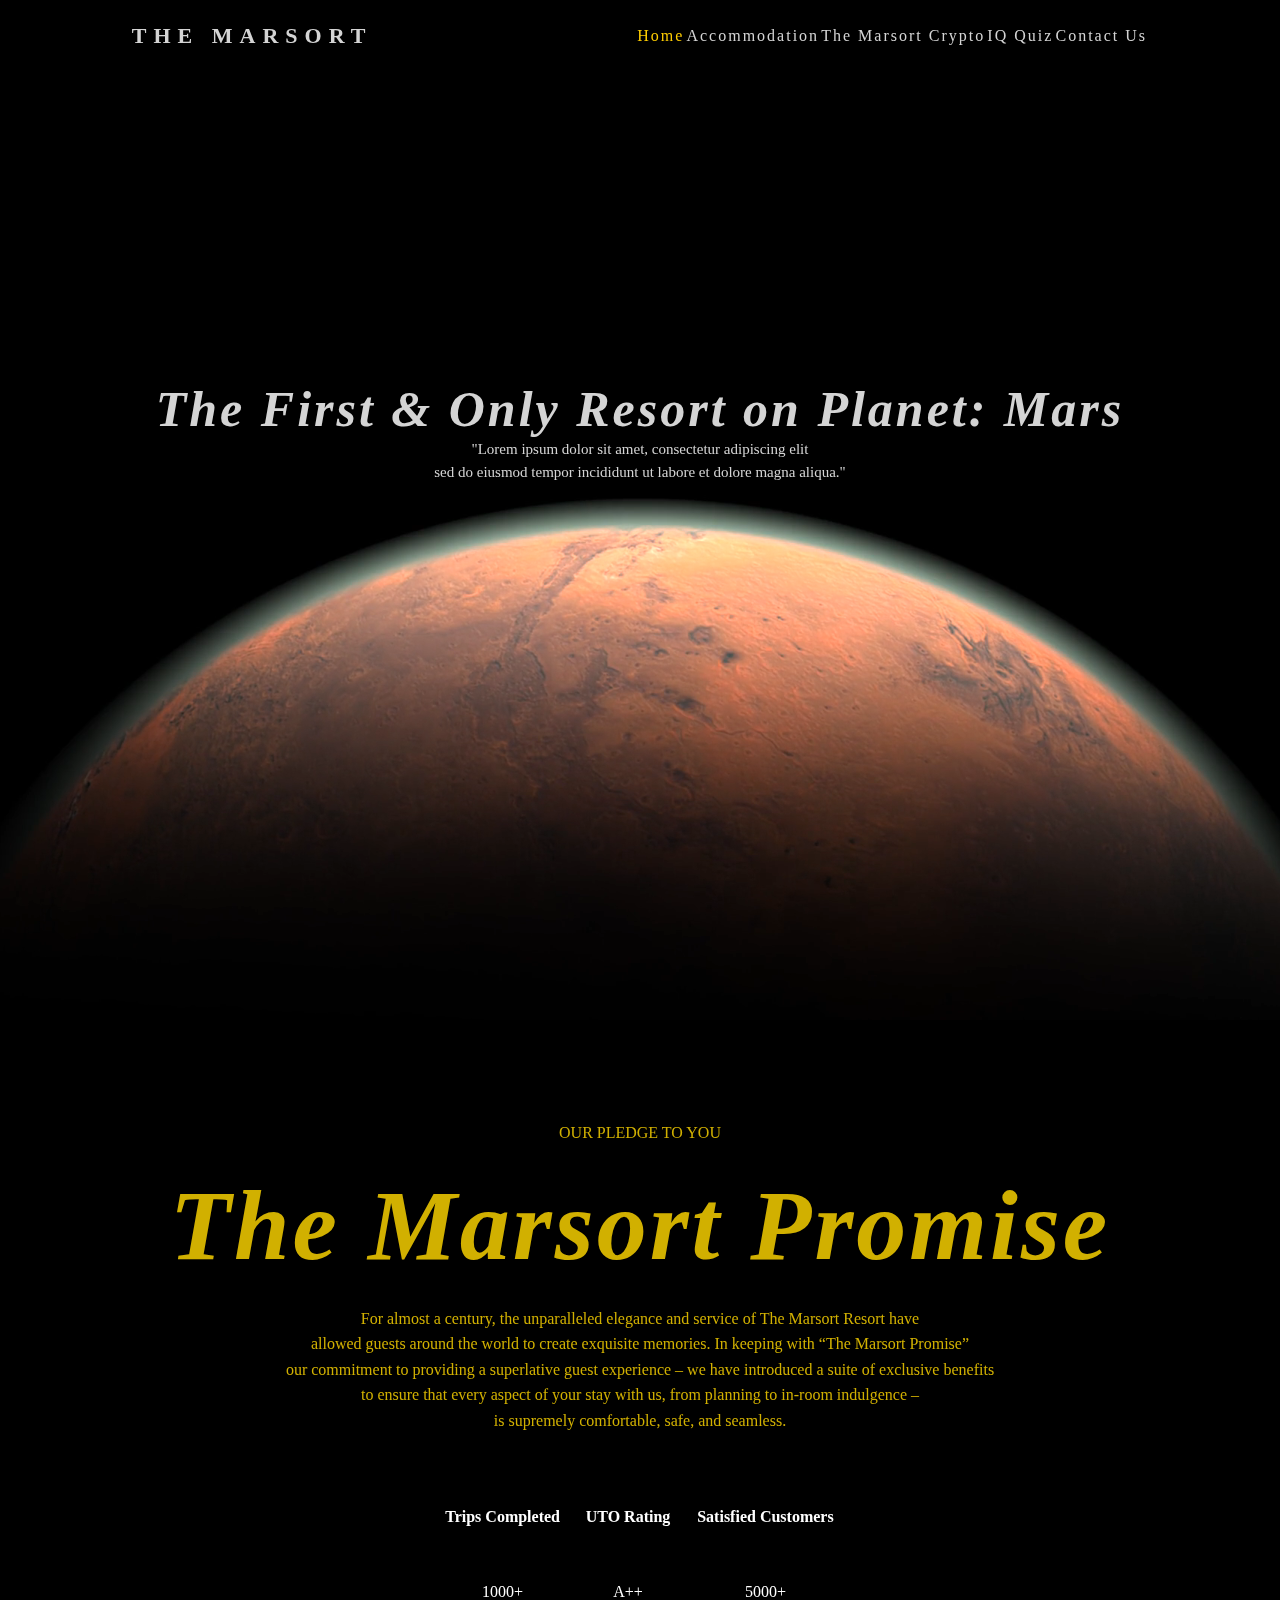
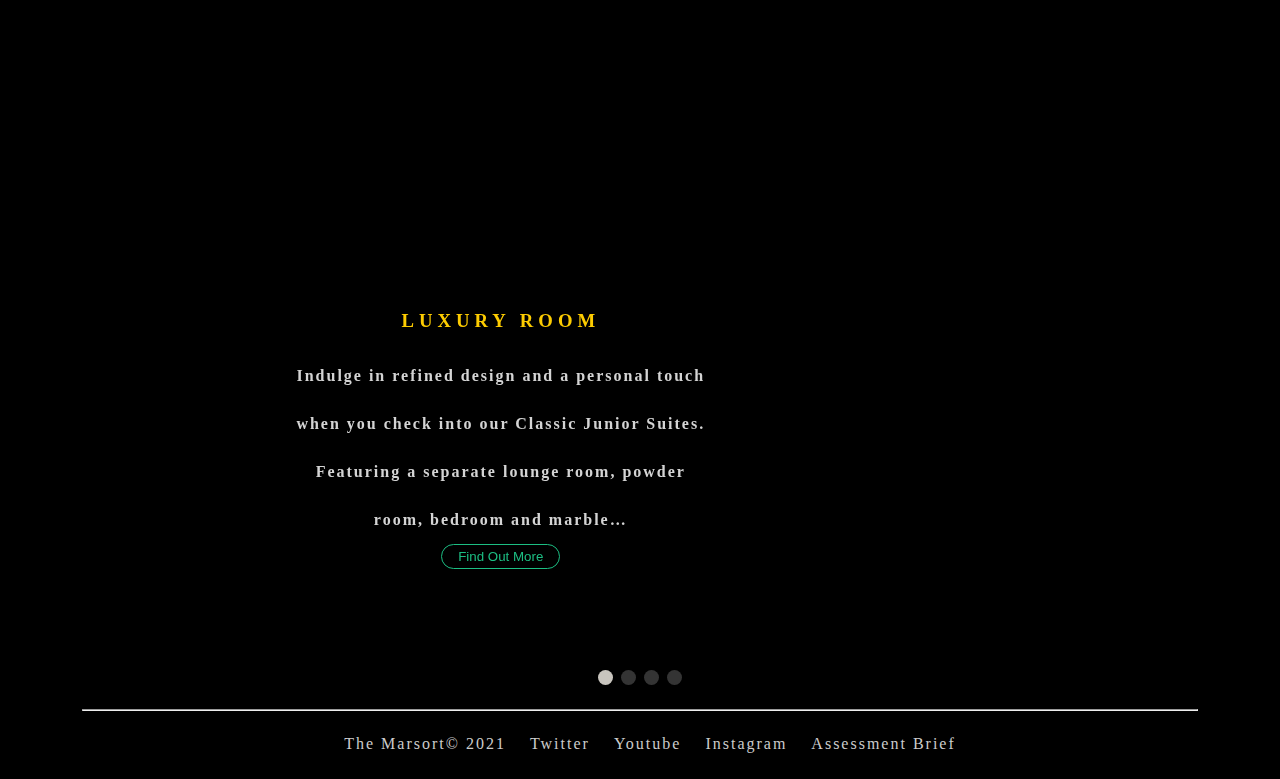
==== commit 78d0f73f: "added extra room, effect aos" ====
--- a/index.html
+++ b/index.html
@@ -25,7 +25,7 @@
         <a href="accommodation.html">Accommodation</a>
       </li>
       <li>
-        <a href="dinning.html">Dinning</a>
+        <a href="tms_crypto.html">The Marsort Crypto</a>
       </li>
       <li>
         <a href="IQtest.html">IQ Quiz</a>
@@ -70,14 +70,17 @@
 
           <table>
             <tr>
-              <th><button onclick="showUp('des1')">First Commitment</button></th>
-              <th><button onclick="showUp('des2')">Second Commitment</button></th>
-              <th><button onclick="showUp('des3')">Third Commitment</button></th>
+              <th>Trips Completed</th>
+              <th>UTO Rating</th>
+              <th>Satisfied Customers</th>
             </tr>
             <tr>
-              <td class="commitmentDesHide"><p id="des1">Des1</p></td>
-              <td class="commitmentDesHide"><p id="des2">Des2</p></td>
-              <td class="commitmentDesHide"><p id="des3">Des3</p></td>
+              <td class=""><p id="des1">1000+</p></td>
+              <td class=""><p id="des2">A++</p></td>
+              <td class=""><p id="des3">5000+</p></td>
+<!--              <td class="commitmentDesHide"><p id="des1">Des1</p></td>-->
+<!--              <td class="commitmentDesHide"><p id="des2">Des2</p></td>-->
+<!--              <td class="commitmentDesHide"><p id="des3">Des3</p></td>-->
             </tr>
           </table>
         </div>
@@ -95,7 +98,7 @@
                 Featuring a separate lounge room,
                 powder room, bedroom and marble…
               </h4>
-              <button class="coolButton" type="button">Book Now</button>
+              <button class="coolButton" type="button" onclick="location.href='accommodation.html'" >Find Out More</button>
             </div>
           </div>
         </div>
@@ -111,7 +114,7 @@
                 into our
                 generously sized Junior Suites.
                 Luxuriate in a Indulgent Bath Ritual in your oversize</h4>
-              <button class="coolButton" type="button">Book Now</button>
+              <button class="coolButton" type="button" onclick="location.href='accommodation.html'" >Find Out More</button>
             </div>
           </div>
         </div>
@@ -126,14 +129,31 @@
               <h4>Indulge in refined design and a personal touch when you check into our Classic Junior Suites.
                 Featuring a separate lounge room,
                 powder room, bedroom and marble…</h4>
-              <button class="coolButton" type="button">Book Now</button>
+              <button class="coolButton" type="button" onclick="location.href='accommodation.html'" >Find Out More</button>
             </div>
           </div>
         </div>
+
+        <div class="mySlides fade">
+          <div class="roomInfo">
+            <div class="roomImage">
+              <img src="./img/maid.jpeg" alt="">
+            </div>
+            <div class="roomDescription">
+              <h3>KING SUITE</h3>
+              <h4>Indulge in refined design and a personal touch when you check into our Classic Junior Suites.
+                Featuring a separate lounge room,
+                powder room, bedroom and marble…</h4>
+              <button class="coolButton" type="button" onclick="location.href='accommodation.html'" >Find Out More</button>
+            </div>
+          </div>
+        </div>
+
         <div style="text-align:center">
           <span class="dot" onclick="showSlides(0)"></span>
           <span class="dot" onclick="showSlides(1)"></span>
           <span class="dot" onclick="showSlides(2)"></span>
+          <span class="dot" onclick="showSlides(3)"></span>
         </div>
       </section>
   </div>
@@ -146,7 +166,6 @@
     <a href="https://twitter.com">Twitter</a>
     <a href="https://www.youtube.com/">Youtube</a>
     <a href="https://www.instagram.com/">Instagram</a>
-    <a href="https://www.notion.so/DECO1400-Web-Project-5db22b8ba8364da68c97011466f7bed8" target="_blank">Current Progress</a>
     <a href="https://www.notion.so/Website-Implementation-Assessment-Brief-30a201be9a514f89a7b0d222a2f33eae" target="_blank">Assessment Brief</a>
   </p>
 </footer>
--- a/css/style.css
+++ b/css/style.css
@@ -21,7 +21,7 @@
   justify-content: space-around;
   align-items: center;
   min-height: 8vh;
-  background-color: black;
+  background-color: rgba(0, 0, 0, 0.85);
   position: fixed;
   top: 0;
   width: 100%;
@@ -79,7 +79,9 @@
   height: 100%;
   width: 100%;
   object-fit: cover;
-  filter: grayscale(30%) blur(2px);
+  background-position:top;
+  /*filter: grayscale(30%) blur(2px);*/
+  /*background-position: center top;*/
 }
 
 .container {
@@ -103,6 +105,10 @@
   background-color: rgb(240, 240, 242);
 }
 
+
+.container #crypto_wapper span{
+  color: #363636
+}
 
 .picture_wrapper {
   display: flex;
@@ -204,7 +210,10 @@
   margin-right: auto;
   color: #ffffff;
   text-align: center;
-}
+  width: 40%;
+}
+
+
 
 .commitmentDesHide{
   visibility: hidden;
@@ -333,6 +342,8 @@
   height: auto;
   margin-left: auto;
   margin-right:auto;
+  cursor: pointer;
+
 
   display:inline-block;
 
@@ -393,6 +404,112 @@
 .contactUs *{
   color: black;
   font-weight: 900;
+}
+
+.contactUs h3 {
+  color: rgba(0, 0, 0, 0.61);
+  letter-spacing: 1px
+}
+
+.cryptoWrapper {
+  margin-top: 50px;
+  text-align: center;
+  color: #fff;
+  font-weight: 900;
+  max-width: 80%;
+  width: 80%;
+}
+
+.cryptoWrapper *{
+  color: black;
+  font-weight: 900;
+  letter-spacing: 1px
+}
+
+.cryptoWrapper h3 {
+  color: #fdcc01;
+  letter-spacing: 1px;
+  font-size: 14px;
+  max-width: 80%;
+}
+
+#cryptoBelieveString {
+  font-size: 14px;
+  font-weight: 900;
+  color: #fdcc01;
+  letter-spacing: 2px;
+}
+
+#cryptoBelieveString *{
+  margin-top: 100px;
+}
+
+#cryptoBelieveString h3 {
+  color: #fdcc01;
+  font-weight: 900;
+  font-size: 30px;
+}
+
+#cryptoBelieveString span {
+  font-size:14px;
+  color: #acacac;
+}
+
+#cryptoBelieveString h2{
+  color: #fdcc01;
+  font-weight: 900;
+  font-size: 25px;
+}
+#cryptoBelieveString p{
+  color: #acc2aa;
+  font-weight: 900;
+  font-size: 20px;
+  font-style: italic;
+}
+
+#cryptoBelieve img {
+  position: relative;
+  width: 400px;
+  max-height: 30%;
+}
+
+.cryptoDetails {
+  margin: 50px;
+  align-items: center;
+  text-align: center;
+  /*animation: fadeInUp 3s ease-out;*/
+}
+
+.cryptoDetails h2{
+  color: #f8f8f8;
+  letter-spacing: 3px;
+  cursor: pointer;
+  font-size: 25px;
+  /*animation: LightUp 3s;*/
+}
+
+.cryptoDetails h1{
+  color: #fdcc01;
+  letter-spacing: 3px;
+  cursor: pointer;
+  font-size: 40px;
+  font-style: oblique;
+  /*animation: LightUp 3s;*/
+}
+
+.cryptoDetails a{
+  color: #b1b1b1;
+  letter-spacing: 3px;
+  cursor: pointer;
+}
+
+.cryptoDetails p{
+  margin-bottom: 10px;
+}
+
+.cryptoDetails img {
+  width: 80%;
+  /*height: 200px;*/
 }
 
 .iqTestContainer {
@@ -415,10 +532,93 @@
   margin-top: 50px;
   margin-bottom: 25px;
 }
-
-
-
-
+/* Booking Form */
+
+#bookingBody {
+  /*margin-top: 20px;*/
+  width: 40%;
+  margin: 100px auto;
+  padding: 50px;
+  display: flex;
+  flex-direction: column;
+  text-align: center;
+}
+
+#bookingBody h2 {
+  color: #fff;
+}
+
+.labelBlock {
+  margin: 20px 0;
+}
+
+.labelBlock.inlined {
+  width: 50%;
+  display: inline-block;
+  /*float: left;*/
+  /*margin-left: 1%;*/
+}
+
+#bookingForm label {
+  display: block;
+  padding-bottom: 7px;
+  font-size: 1em;
+  color: #fff;
+}
+
+#bookingForm input, select, textarea {
+  border-radius: 2px;
+  border: 2px solid #777;
+  box-sizing: border-box;
+  font-size: 1.25em;
+  width: 100%;
+  padding: 10px;
+  /*height: 20px;*/
+}
+
+.labelBlock.inlined input {
+  width: 95%;
+  display: inline-block;
+}
+
+#bookingForm textarea {
+  height: 250px;
+}
+
+
+#bookingButton {
+  height: 50px;
+  background: orange;
+  border: none;
+  color: white;
+  font-size: 1.25em;
+  border-radius: 4px;
+  cursor: pointer;
+}
+
+#bookingButton:hover {
+  border: 2px solid black;
+}
+
+#bookingConfirmationWrapper {
+  margin: 10% 20% 20% 20%;
+}
+#bookingConfirmation {
+  text-align: center;
+  background-color: black;
+  color: white;
+}
+
+#bookingConfirmation h3 {
+  color: white;
+  letter-spacing: 5px;
+}
+
+#bookingConfirmation p {
+  margin-top: 10px;
+  color: white;
+  letter-spacing: 1px;
+}
 
 footer {
   position: relative;
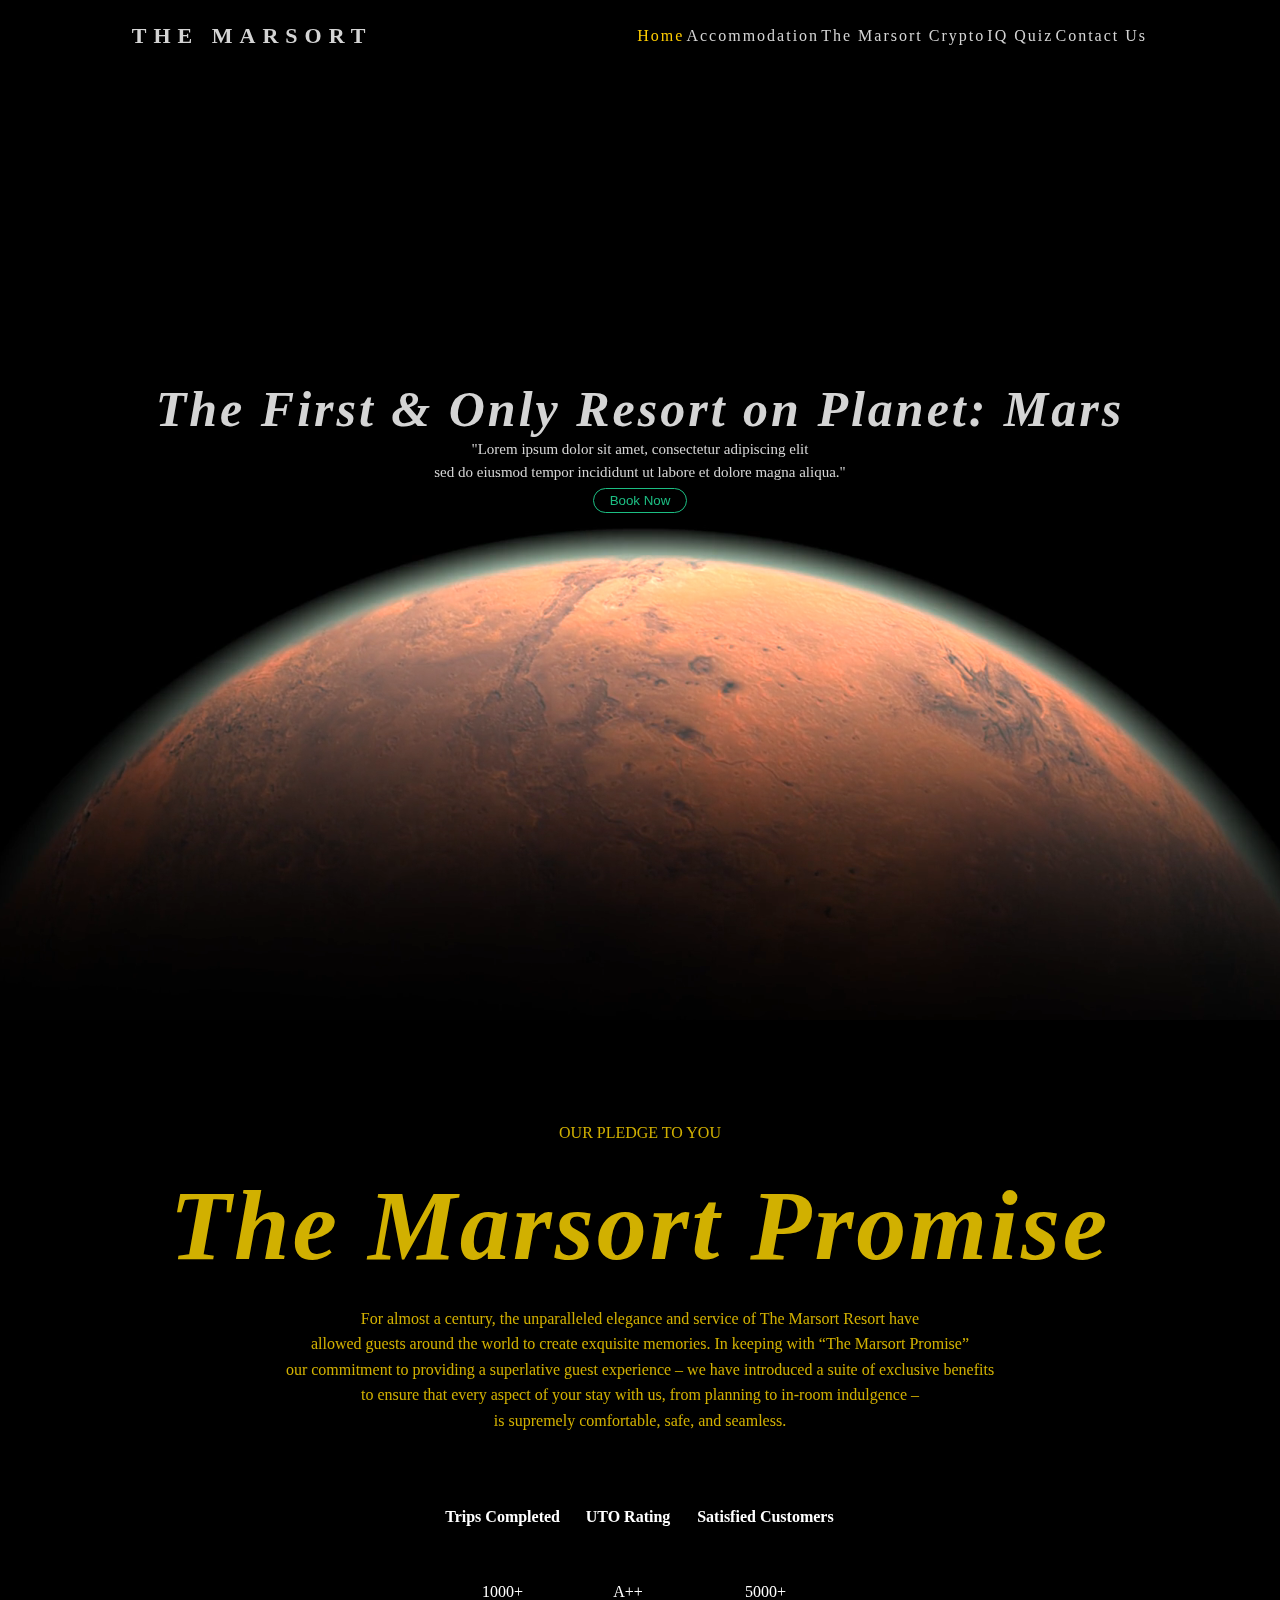
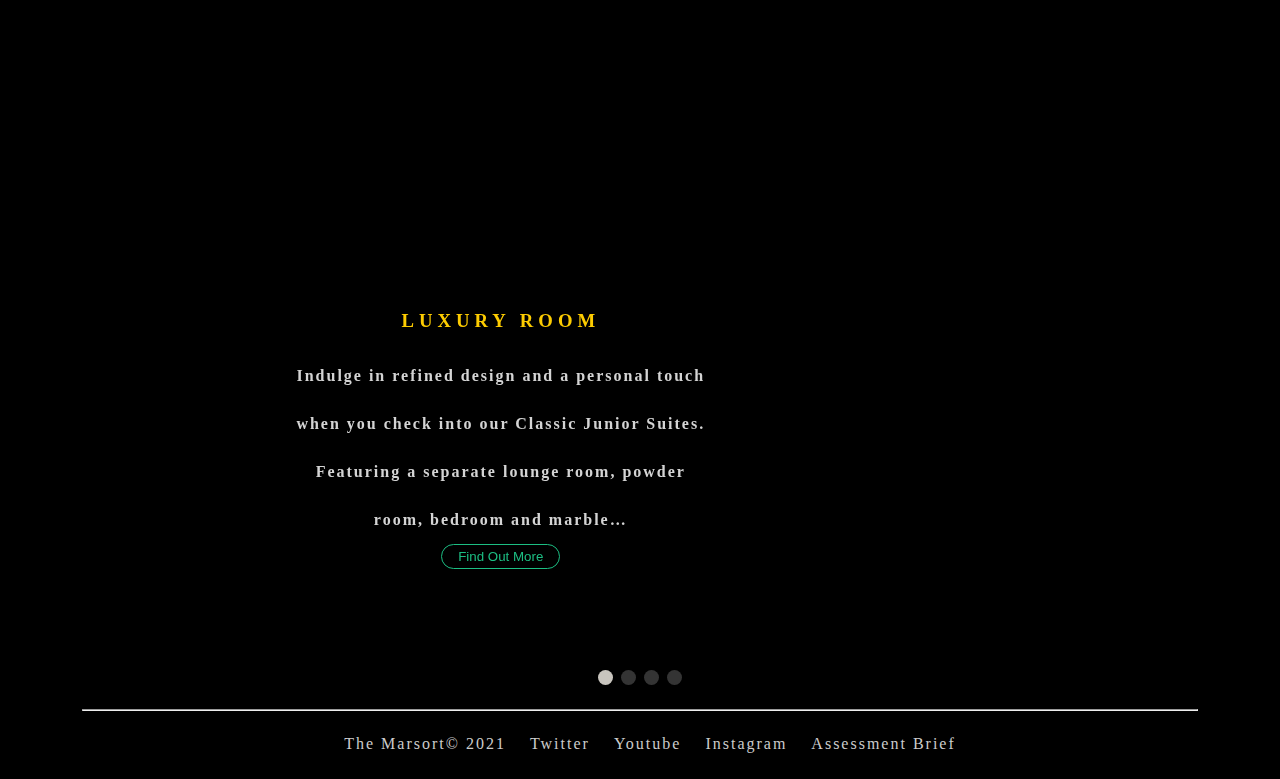
==== commit 0c1429e0: "+ booking button on index page" ====
--- a/index.html
+++ b/index.html
@@ -47,6 +47,7 @@
         <p>"Lorem ipsum dolor sit amet, consectetur adipiscing elit <br>
           sed do eiusmod tempor incididunt ut labore et
           dolore magna aliqua."</p>
+        <button class="coolButton" type="button" onclick="location.href='booking.html'">Book Now</button>
       </div>
       <video style="max-height: 90vh;" autoplay muted loop id="myVideo">
         <source src="img/Mars%20-%2010217.mp4" type="video/mp4">
--- a/css/style.css
+++ b/css/style.css
@@ -169,10 +169,16 @@
   animation: fadeInUp 1s ease-in;
 }
 
-.centered p{
+.centered p {
   animation: LightUp 4s ease-in;
   font-size: 15px;
   line-height: 1.5;
+}
+
+.centered button {
+  animation: LightUp 4s ease-in;
+  position: relative;
+  z-index: 1;
 }
 
 #myVideo {
@@ -653,23 +659,9 @@
     overflow-x: hidden;
   }
 
-  .nav-links {
-    position: absolute;
-    right: 0;
-    height: 92vh;
-    top: 8vh;
-    /*background-color: black;*/
-    display: flex;
-    flex-direction: column;
-    align-items: center;
-    width: 100%;
-    transform: translate(100%);
-    transition: 0.5s ease-in;
-  }
-
   .burger {
     display: block;
-   }
+  }
 
   .nav-links li {
     opacity: 0;
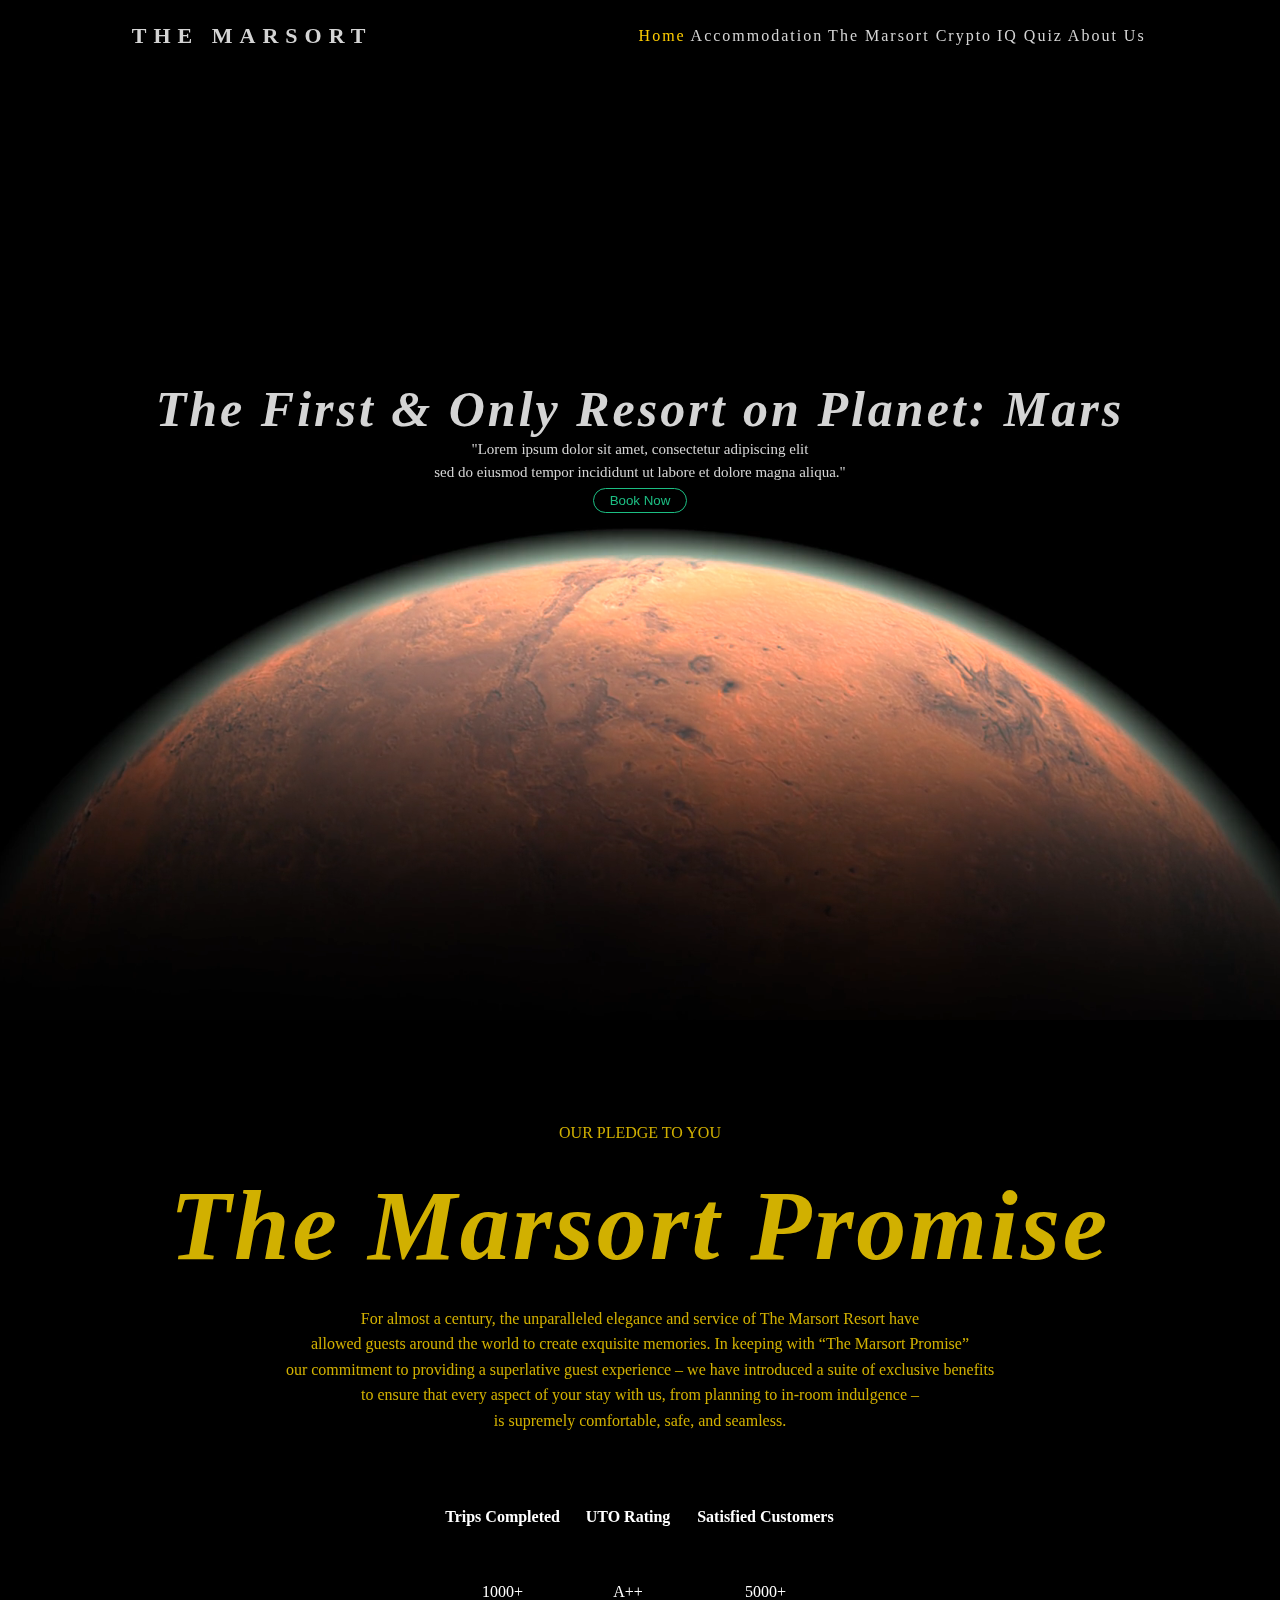
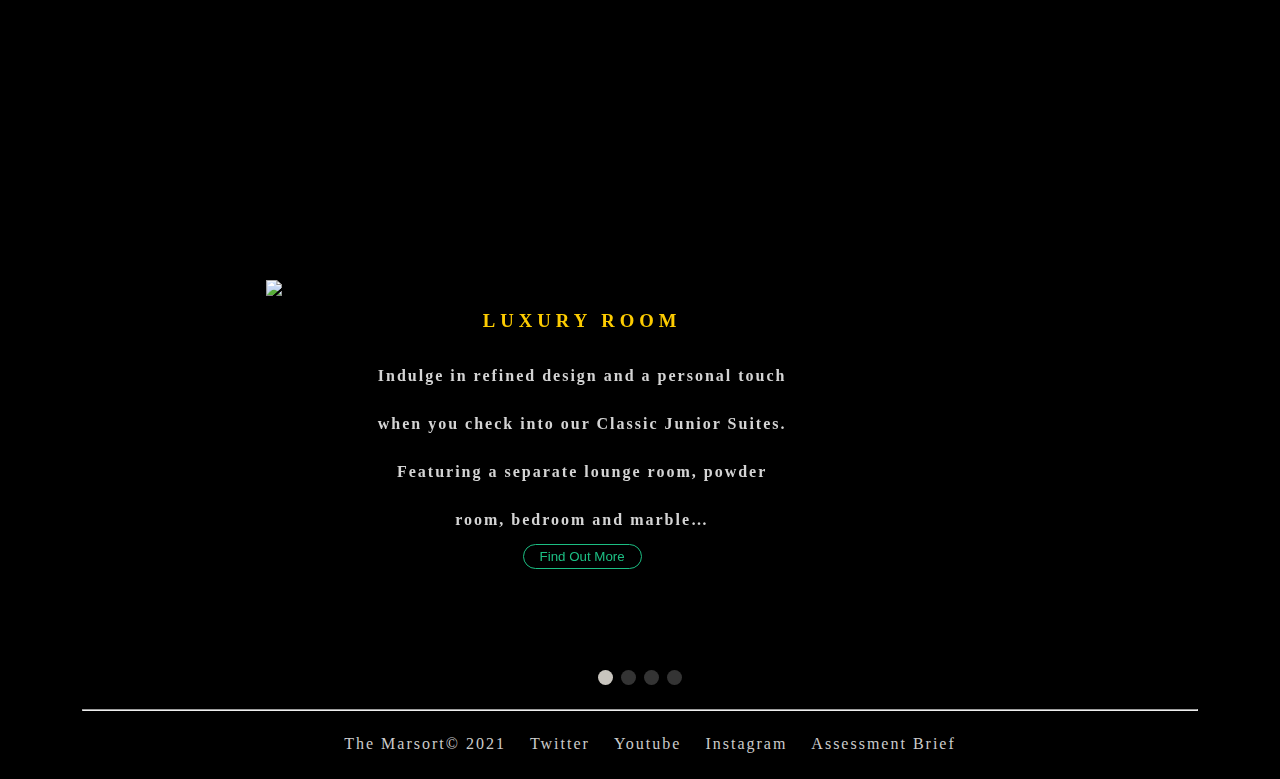
==== commit dd417747: "+ Responsive Web Design" ====
--- a/index.html
+++ b/index.html
@@ -31,14 +31,10 @@
         <a href="IQtest.html">IQ Quiz</a>
       </li>
       <li>
-        <a href="contact_us.html">Contact Us</a>
+        <a href="contact_us.html">About Us</a>
       </li>
     </ul>
-    <div class="burger">
-      <div class="line1"></div>
-      <div class="line2"></div>
-      <div class="line3"></div>
-    </div>
+
   </nav>
   <div class="container">
     <section class="picture_wrapper">
@@ -91,7 +87,7 @@
         <div class="mySlides fade">
           <div class="roomInfo">
             <div class="roomImage">
-              <img src="./img/room_type_1.jpg" alt="">
+              <img src="./img/room_type_1.jpg" alt="room1 pic">
             </div>
             <div class="roomDescription">
               <h3>LUXURY ROOM</h3>
@@ -107,7 +103,7 @@
         <div class="mySlides fade">
           <div class="roomInfo">
             <div class="roomImage">
-              <img src="./img/King_bed.jpeg" alt="">
+              <img src="./img/King_bed.jpeg" alt="king bed image">
             </div>
             <div class="roomDescription">
               <h3>JUNIOR SUITE</h3>
@@ -123,7 +119,7 @@
         <div class="mySlides fade">
           <div class="roomInfo">
             <div class="roomImage">
-              <img src="./img/hotel_room4.jpeg" alt="">
+              <img src="./img/hotel_room4.jpeg" alt="hotel room 4">
             </div>
             <div class="roomDescription">
               <h3>PRESTIGE SUITE</h3>
@@ -138,7 +134,7 @@
         <div class="mySlides fade">
           <div class="roomInfo">
             <div class="roomImage">
-              <img src="./img/maid.jpeg" alt="">
+              <img src="./img/maid.jpeg" alt="king suit image">
             </div>
             <div class="roomDescription">
               <h3>KING SUITE</h3>
